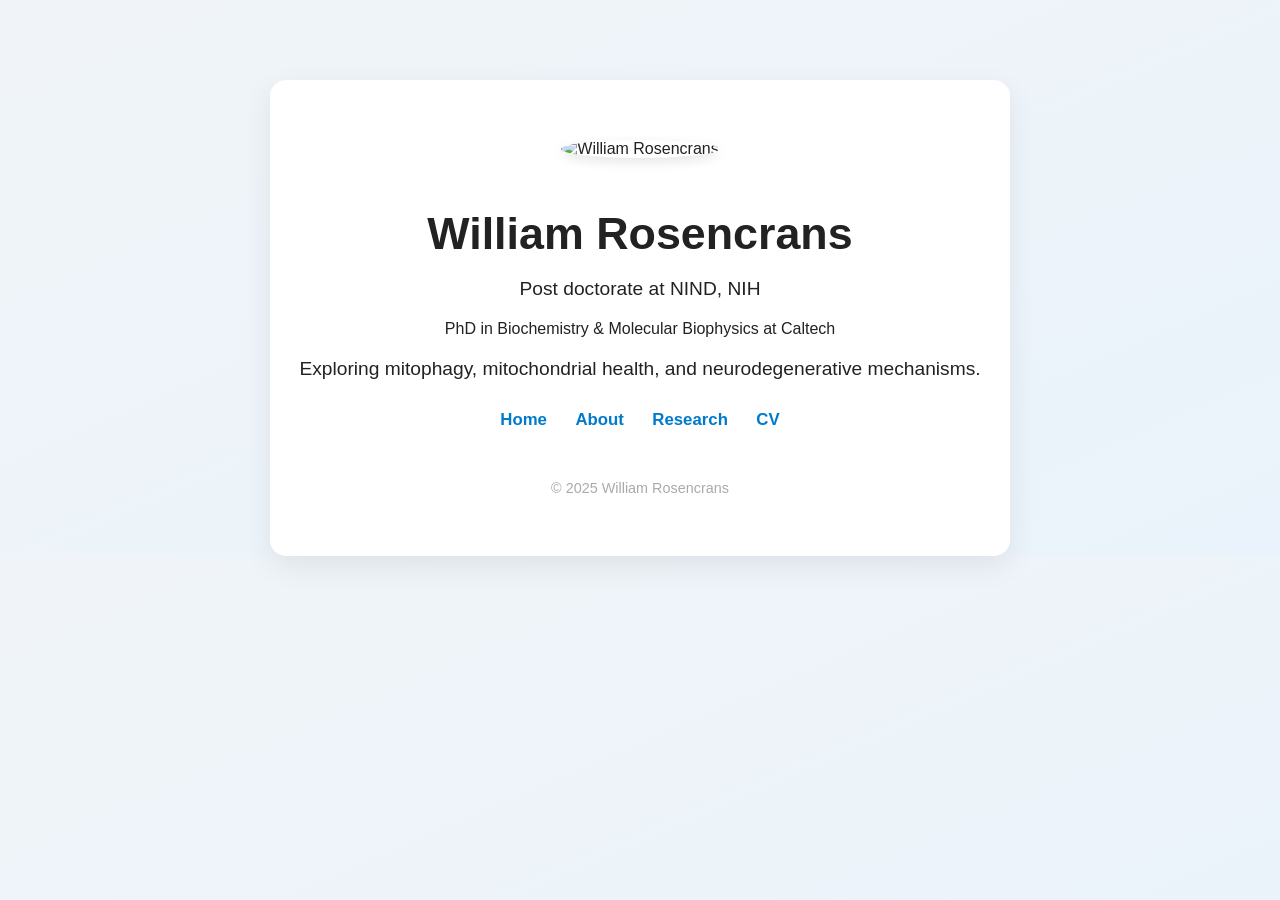
==== index.html @ 85c86f0d "Update index.html" ====
<!DOCTYPE html>
<html lang="en">
<head>
  <meta charset="UTF-8" />
  <meta name="viewport" content="width=device-width, initial-scale=1.0"/>
  <title>William Rosencrans</title>
  <style>
    body {
      font-family: 'Segoe UI', sans-serif;
      background: linear-gradient(to bottom right, #f0f4f8, #eaf3fb);
      margin: 0;
      padding: 0;
      color: #222;
    }

    .container {
      max-width: 700px;
      margin: 0 auto;
      padding: 60px 20px;
      text-align: center;
      background: #fff;
      margin-top: 80px;
      border-radius: 16px;
      box-shadow: 0 10px 30px rgba(0,0,0,0.07);
    }

    img.profile {
      width: 160px;
      height: 160px;
      object-fit: cover;
      border-radius: 50%;
      box-shadow: 0 4px 12px rgba(0,0,0,0.1);
      margin-bottom: 20px;
    }

    h1 {
      font-size: 2.8em;
      margin-bottom: 10px;
    }

    p {
      font-size: 1.2em;
      margin-bottom: 20px;
    }

    nav a {
      margin: 0 12px;
      text-decoration: none;
      color: #007acc;
      font-weight: 600;
      font-size: 1.05em;
    }

    nav {
      margin-top: 30px;
      margin-bottom: 10px;
    }

    .footer {
      margin-top: 50px;
      font-size: 0.9em;
      color: #aaa;
    }

    @media (max-width: 600px) {
      h1 { font-size: 2em; }
      p { font-size: 1em; }
    }
  </style>
</head>
<body>

  <div class="container">
  <img class="profile"
     src="https://raw.githubusercontent.com/rominamir/williamrosencrans.github.io/main/William.png"
     alt="William Rosencrans" />

    <h1>William Rosencrans</h1>
    <p>Post doctorate at NIND, NIH<p>
    </p>PhD in Biochemistry & Molecular Biophysics at Caltech</p>
    <p>Exploring mitophagy, mitochondrial health, and neurodegenerative mechanisms.</p>

    <nav>
      <a href="index.html">Home</a>
      <a href="about.html">About</a>
      <a href="research.html">Research</a>
      <a href="CV_July2025.pdf" target="_blank">CV</a>
      
    </nav>

    <div class="footer">
      © 2025 William Rosencrans
    </div>
  </div>

</body>
</html>
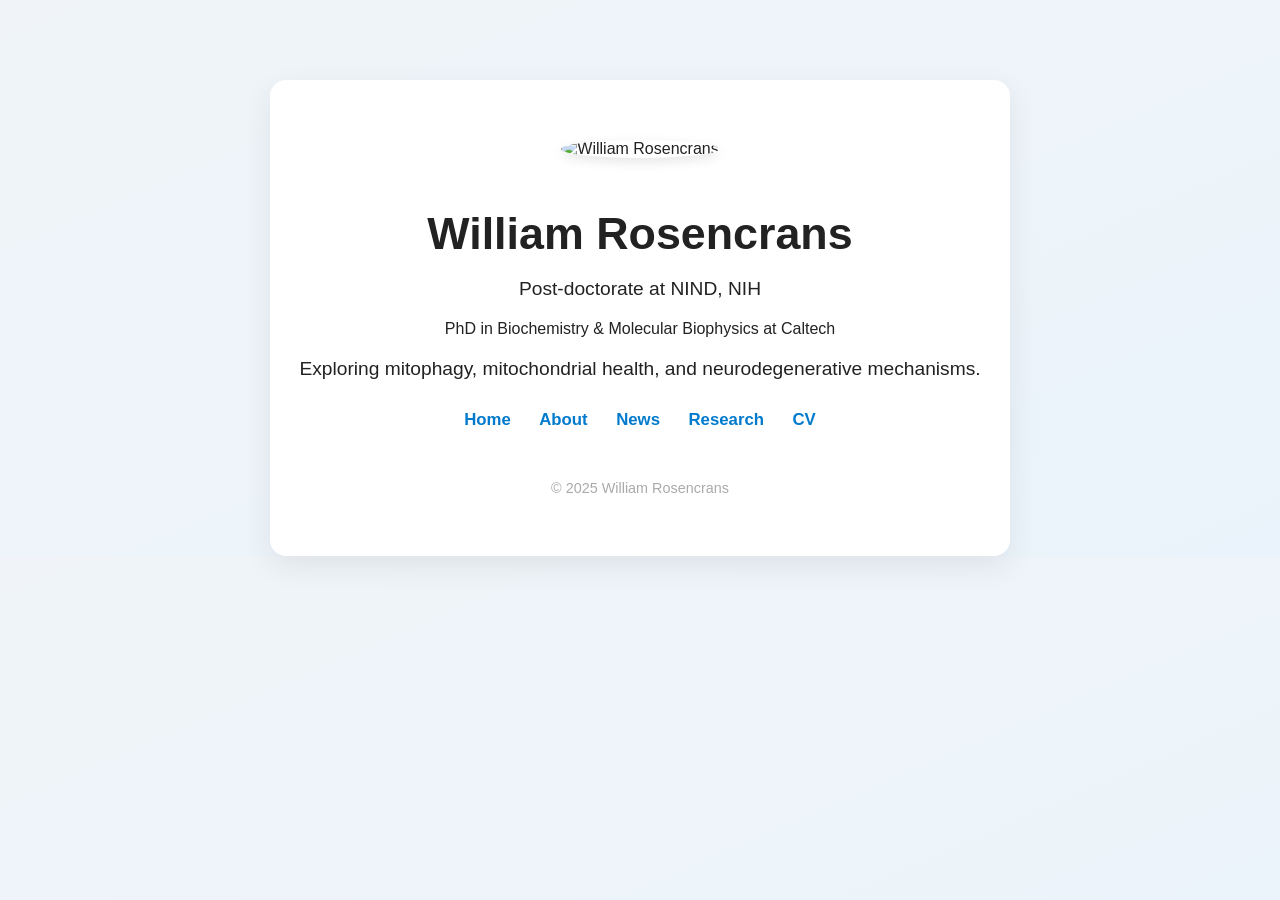
==== commit 772187de: "Update index.html" ====
--- a/index.html
+++ b/index.html
@@ -76,13 +76,14 @@
      alt="William Rosencrans" />
 
     <h1>William Rosencrans</h1>
-    <p>Post doctorate at NIND, NIH<p>
+    <p> Post-doctorate at NIND, NIH<p>
     </p>PhD in Biochemistry & Molecular Biophysics at Caltech</p>
     <p>Exploring mitophagy, mitochondrial health, and neurodegenerative mechanisms.</p>
 
     <nav>
       <a href="index.html">Home</a>
       <a href="about.html">About</a>
+      <a href="news.html">News</a>
       <a href="research.html">Research</a>
       <a href="CV_July2025.pdf" target="_blank">CV</a>
       
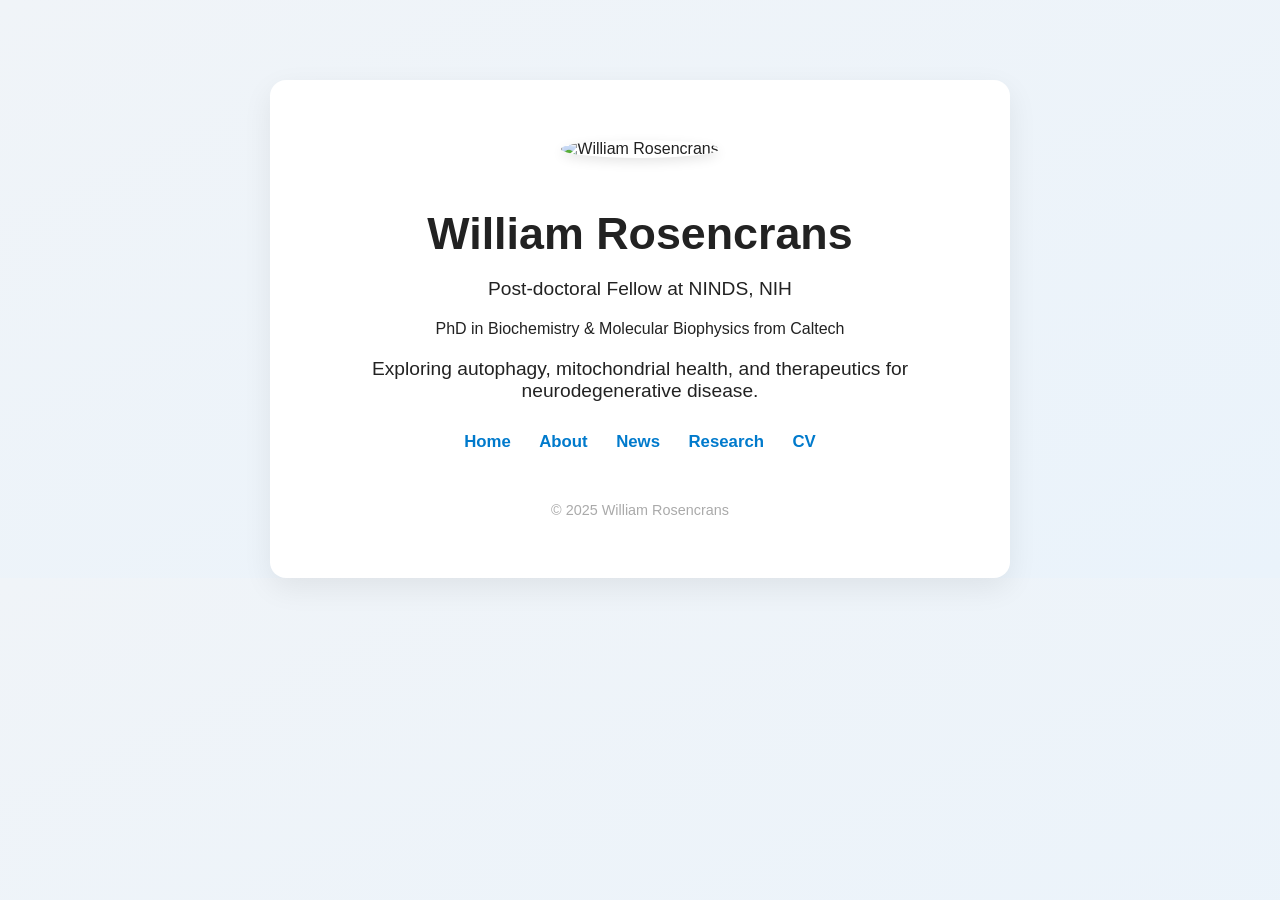
==== commit fbf9c3f1: "Update index.html" ====
--- a/index.html
+++ b/index.html
@@ -76,9 +76,9 @@
      alt="William Rosencrans" />
 
     <h1>William Rosencrans</h1>
-    <p> Post-doctorate at NIND, NIH<p>
-    </p>PhD in Biochemistry & Molecular Biophysics at Caltech</p>
-    <p>Exploring mitophagy, mitochondrial health, and neurodegenerative mechanisms.</p>
+    <p> Post-doctoral Fellow at NINDS, NIH<p>
+    </p>PhD in Biochemistry & Molecular Biophysics from Caltech</p>
+    <p>Exploring autophagy, mitochondrial health, and therapeutics for neurodegenerative disease.</p>
 
     <nav>
       <a href="index.html">Home</a>
@@ -96,3 +96,4 @@
 
 </body>
 </html>
+
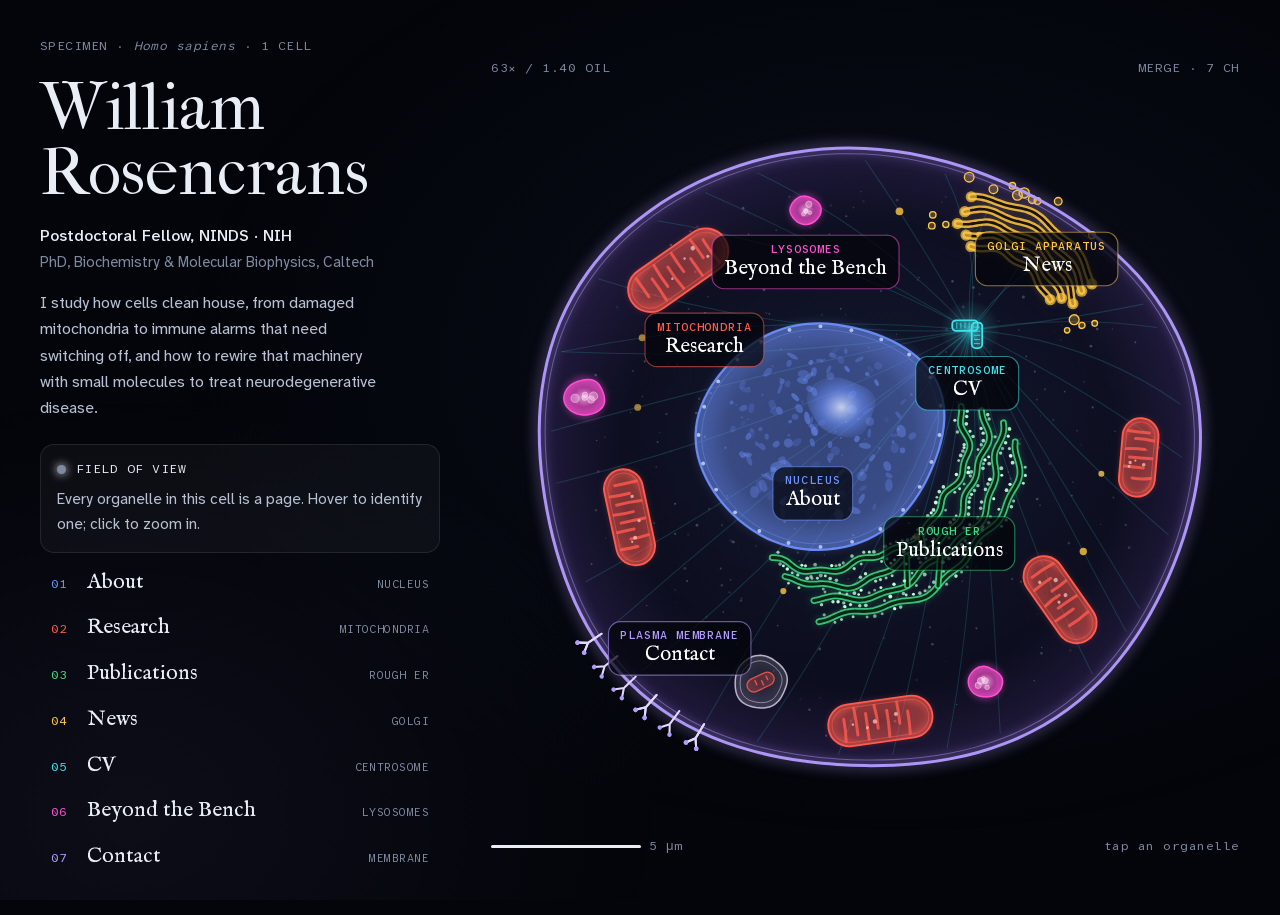
==== commit 6db54ccf: "Redesign site as an interactive mammalian cell Each organelle is a page: About, Research, Publicatio" ====
--- a/index.html
+++ b/index.html
@@ -1,99 +1,53 @@
-<!DOCTYPE html>
-<html lang="en">
-<head>
-  <meta charset="UTF-8" />
-  <meta name="viewport" content="width=device-width, initial-scale=1.0"/>
-  <title>William Rosencrans</title>
-  <style>
-    body {
-      font-family: 'Segoe UI', sans-serif;
-      background: linear-gradient(to bottom right, #f0f4f8, #eaf3fb);
-      margin: 0;
-      padding: 0;
-      color: #222;
-    }
-
-    .container {
-      max-width: 700px;
-      margin: 0 auto;
-      padding: 60px 20px;
-      text-align: center;
-      background: #fff;
-      margin-top: 80px;
-      border-radius: 16px;
-      box-shadow: 0 10px 30px rgba(0,0,0,0.07);
-    }
-
-    img.profile {
-      width: 160px;
-      height: 160px;
-      object-fit: cover;
-      border-radius: 50%;
-      box-shadow: 0 4px 12px rgba(0,0,0,0.1);
-      margin-bottom: 20px;
-    }
-
-    h1 {
-      font-size: 2.8em;
-      margin-bottom: 10px;
-    }
-
-    p {
-      font-size: 1.2em;
-      margin-bottom: 20px;
-    }
-
-    nav a {
-      margin: 0 12px;
-      text-decoration: none;
-      color: #007acc;
-      font-weight: 600;
-      font-size: 1.05em;
-    }
-
-    nav {
-      margin-top: 30px;
-      margin-bottom: 10px;
-    }
-
-    .footer {
-      margin-top: 50px;
-      font-size: 0.9em;
-      color: #aaa;
-    }
-
-    @media (max-width: 600px) {
-      h1 { font-size: 2em; }
-      p { font-size: 1em; }
-    }
-  </style>
-</head>
-<body>
-
-  <div class="container">
-  <img class="profile"
-     src="https://raw.githubusercontent.com/rominamir/williamrosencrans.github.io/main/William.png"
-     alt="William Rosencrans" />
-
-    <h1>William Rosencrans</h1>
-    <p> Post-doctoral Fellow at NINDS, NIH<p>
-    </p>PhD in Biochemistry & Molecular Biophysics from Caltech</p>
-    <p>Exploring autophagy, mitochondrial health, and therapeutics for neurodegenerative disease.</p>
-
-    <nav>
-      <a href="index.html">Home</a>
-      <a href="about.html">About</a>
-      <a href="news.html">News</a>
-      <a href="research.html">Research</a>
-      <a href="CV_July2025.pdf" target="_blank">CV</a>
-      
-    </nav>
-
-    <div class="footer">
-      © 2025 William Rosencrans
-    </div>
-  </div>
-
-</body>
-</html>
-
+<!DOCTYPE html>
+<html lang="en">
+<head>
+  <meta charset="UTF-8">
+  <meta name="viewport" content="width=device-width, initial-scale=1, viewport-fit=cover">
+  <title>William Rosencrans</title>
+  <meta name="description" content="William Rosencrans — postdoctoral fellow at NINDS, NIH, studying autophagy, mitochondrial health, and therapeutics for neurodegenerative disease.">
+  <meta name="theme-color" content="#03050a">
+  <meta property="og:title" content="William Rosencrans">
+  <meta property="og:description" content="Scientist studying autophagy, mitochondria, and therapeutics for neurodegeneration. Explore the cell.">
+  <link rel="icon" href="assets/favicon.svg" type="image/svg+xml">
+  <link rel="preload" href="assets/fonts/fell-canon.woff2" as="font" type="font/woff2" crossorigin>
+  <link rel="preload" href="assets/fonts/atkinson-next.woff2" as="font" type="font/woff2" crossorigin>
+  <link rel="stylesheet" href="assets/style.css">
+</head>
+<body class="home">
+  <main class="stage">
+    <section class="intro">
+      <p class="kicker mono">Specimen · <em>Homo sapiens</em> · 1 cell</p>
+      <h1>William <br>Rosencrans</h1>
+      <p class="role">Postdoctoral Fellow, NINDS · NIH<br>
+        <span>PhD, Biochemistry &amp; Molecular Biophysics, Caltech</span></p>
+      <p class="lede">I study how cells clean house, from damaged mitochondria to immune alarms that need switching off, and how to rewire that machinery with small molecules to treat neurodegenerative disease.</p>
+      <div class="specimen-card" aria-live="polite">
+        <div class="sc-head mono"><span class="sc-dot"></span><span id="sc-name">Field of view</span></div>
+        <p id="sc-fn">Every organelle in this cell is a page. Hover to identify one; click to zoom in.</p>
+      </div>
+    </section>
+
+    <figure class="scope">
+      <div class="hud hud-top mono" aria-hidden="true"><span>63× / 1.40 oil</span><span>Merge · 7 ch</span></div>
+      <svg id="cell" class="cell" viewBox="0 0 1000 1000" aria-label="An illustrated mammalian cell. Each organelle links to a page."></svg>
+      <div class="hud hud-bottom mono" aria-hidden="true"><span class="scalebar"><i></i>5 µm</span><span id="hud-coord">tap an organelle</span></div>
+    </figure>
+
+    <nav class="legend" aria-label="Organelles">
+      <ol>
+        <li><a href="about.html" data-org="nucleus" style="--c:var(--nuc)"><span class="n mono">01</span><span class="pg">About</span><span class="on mono">Nucleus</span></a></li>
+        <li><a href="research.html" data-org="mito" style="--c:var(--mito)"><span class="n mono">02</span><span class="pg">Research</span><span class="on mono">Mitochondria</span></a></li>
+        <li><a href="publications.html" data-org="er" style="--c:var(--er)"><span class="n mono">03</span><span class="pg">Publications</span><span class="on mono">Rough ER</span></a></li>
+        <li><a href="news.html" data-org="golgi" style="--c:var(--golgi)"><span class="n mono">04</span><span class="pg">News</span><span class="on mono">Golgi</span></a></li>
+        <li><a href="cv.html" data-org="centro" style="--c:var(--centro)"><span class="n mono">05</span><span class="pg">CV</span><span class="on mono">Centrosome</span></a></li>
+        <li><a href="life.html" data-org="lyso" style="--c:var(--lyso)"><span class="n mono">06</span><span class="pg">Beyond the Bench</span><span class="on mono">Lysosomes</span></a></li>
+        <li><a href="contact.html" data-org="membrane" style="--c:var(--mem)"><span class="n mono">07</span><span class="pg">Contact</span><span class="on mono">Membrane</span></a></li>
+      </ol>
+    </nav>
+  </main>
+  <div class="zoom-veil" aria-hidden="true"></div>
+
+  <script src="assets/cell.js"></script>
+  <script>Cell.build(document.getElementById('cell'));</script>
+</body>
+</html>
--- a/assets/style.css
+++ b/assets/style.css
@@ -0,0 +1,310 @@
+/* ===== type =====
+   IM Fell: revivals of the 17th-century Fell types (Oxford), cut in the same decades
+   Robert Hooke named the "cell" in Micrographia (1665). Display + text sizes.
+   Atkinson Hyperlegible Next / Mono: Braille Institute's legibility-first family,
+   for reading text and the microscope read-outs. All self-hosted, SIL OFL. */
+@font-face { font-family: 'Fell Canon'; src: url(fonts/fell-canon.woff2) format('woff2'); font-weight: 400; font-style: normal; font-display: swap; }
+@font-face { font-family: 'Fell Canon'; src: url(fonts/fell-canon-italic.woff2) format('woff2'); font-weight: 400; font-style: italic; font-display: swap; }
+@font-face { font-family: 'Fell English'; src: url(fonts/fell-english.woff2) format('woff2'); font-weight: 400; font-style: normal; font-display: swap; }
+@font-face { font-family: 'Fell English'; src: url(fonts/fell-english-italic.woff2) format('woff2'); font-weight: 400; font-style: italic; font-display: swap; }
+@font-face { font-family: 'Atkinson Next'; src: url(fonts/atkinson-next.woff2) format('woff2'); font-weight: 200 800; font-style: normal; font-display: swap; }
+@font-face { font-family: 'Atkinson Next'; src: url(fonts/atkinson-next-italic.woff2) format('woff2'); font-weight: 200 800; font-style: italic; font-display: swap; }
+@font-face { font-family: 'Atkinson Mono'; src: url(fonts/atkinson-mono.woff2) format('woff2'); font-weight: 200 800; font-style: normal; font-display: swap; }
+
+/* ===== tokens ===== */
+:root {
+  color-scheme: dark;
+  --bg: #03050a;
+  --bg-2: #080c16;
+  --panel: rgba(255, 255, 255, 0.035);
+  --panel-2: rgba(255, 255, 255, 0.06);
+  --line: rgba(255, 255, 255, 0.09);
+  --ink: #e8edf6;
+  --ink-2: #b7c1d3;
+  --muted: #7f8aa0;
+  --nuc: #6f93ff; --mito: #ff5b4f; --er: #3ddc84; --golgi: #ffc845;
+  --lyso: #ff4fd2; --centro: #3fe3ea; --mem: #b49cff;
+  --c: var(--mem);
+  --veil: var(--bg);
+  --display: 'Fell Canon', 'Fell English', Georgia, serif;
+  --serif: 'Fell English', Georgia, serif;
+  --sans: 'Atkinson Next', system-ui, -apple-system, 'Segoe UI', sans-serif;
+  --mono: 'Atkinson Mono', ui-monospace, 'SF Mono', Menlo, monospace;
+  --gutter: clamp(16px, 4vw, 40px);
+}
+
+*, *::before, *::after { box-sizing: border-box; }
+html { -webkit-text-size-adjust: 100%; }
+body {
+  margin: 0;
+  background: var(--bg);
+  color: var(--ink);
+  font: 400 16px/1.65 var(--sans);
+  -webkit-font-smoothing: antialiased;
+  overflow-x: hidden;
+}
+body::before { /* faint camera noise / vignette */
+  content: ''; position: fixed; inset: 0; pointer-events: none; z-index: 0;
+  background:
+    radial-gradient(1200px 800px at 70% 40%, rgba(80, 90, 160, 0.10), transparent 60%),
+    radial-gradient(900px 700px at 10% 90%, rgba(180, 156, 255, 0.06), transparent 60%);
+}
+a { color: inherit; }
+img { max-width: 100%; display: block; }
+.mono { font-family: var(--mono); font-size: 0.78rem; letter-spacing: 0.04em; }
+:focus-visible { outline: 2px solid var(--c); outline-offset: 3px; border-radius: 6px; }
+.sr-only { position: absolute; width: 1px; height: 1px; overflow: hidden; clip: rect(0 0 0 0); white-space: nowrap; }
+
+/* ===== home ===== */
+.stage {
+  position: relative; z-index: 1;
+  min-height: 100vh; min-height: 100dvh;
+  display: grid;
+  grid-template-columns: minmax(280px, 400px) minmax(0, 1fr);
+  grid-template-areas: "intro scope" "legend scope";
+  grid-template-rows: auto 1fr;
+  gap: 8px clamp(24px, 4vw, 64px);
+  padding: clamp(24px, 4vh, 48px) var(--gutter);
+  max-width: 1440px; margin: 0 auto;
+  align-items: center;
+}
+.intro { grid-area: intro; align-self: end; transition: opacity .3s; }
+.kicker { color: var(--muted); text-transform: uppercase; margin: 0 0 18px; }
+.kicker em { font-style: italic; text-transform: none; }
+.intro h1 {
+  font: 400 clamp(2.7rem, 5.2vw, 4.3rem)/0.98 var(--display); margin: 0 0 18px;
+}
+.role { color: var(--ink); margin: 0 0 14px; font-weight: 500; }
+.role span { color: var(--muted); font-weight: 400; font-size: 0.92em; }
+.lede { color: var(--ink-2); margin: 0 0 22px; max-width: 34ch; }
+
+.specimen-card {
+  border: 1px solid var(--line); background: var(--panel);
+  border-radius: 14px; padding: 14px 16px; min-height: 104px;
+}
+.sc-head { display: flex; align-items: center; gap: 10px; color: var(--ink); text-transform: uppercase; }
+.sc-dot { width: 9px; height: 9px; border-radius: 50%; background: var(--muted); box-shadow: 0 0 10px currentColor; transition: background .2s; }
+.specimen-card p { margin: 8px 0 0; color: var(--ink-2); font-size: 0.95rem; }
+
+.scope { grid-area: scope; margin: 0; position: relative; justify-self: center; width: min(100%, 88vh); }
+.cell { width: 100%; height: auto; aspect-ratio: 1; display: block; overflow: visible; touch-action: manipulation; }
+.hud {
+  display: flex; justify-content: space-between; gap: 12px;
+  color: var(--muted); text-transform: uppercase; pointer-events: none;
+}
+.hud-top { margin-bottom: 4px; }
+.hud-bottom { margin-top: 4px; align-items: center; }
+#hud-coord, .scalebar { text-transform: none; }
+.scalebar { display: inline-flex; align-items: center; gap: 8px; }
+.scalebar i { display: inline-block; height: 3px; width: 80px; background: var(--ink); border-radius: 2px; }
+
+/* svg interactivity */
+.cell .deco, .cell .labels text { pointer-events: none; }
+.hit { fill: transparent; stroke: none; }
+.hero-art .hit { display: none; }
+.cell .hit-stroke { fill: none; stroke: transparent; stroke-width: 34; pointer-events: stroke; }
+.cell .org, .cell .lab { cursor: pointer; transition: opacity .35s ease, filter .35s ease; outline: none; }
+.cell.has-active .org:not(.is-active),
+.cell.has-active .lab:not(.is-active) { opacity: 0.22; }
+.cell .org.is-active { filter: drop-shadow(0 0 10px currentColor) brightness(1.15); }
+.lab-pill { fill: rgba(3, 5, 10, 0.72); stroke: currentColor; stroke-opacity: .55; stroke-width: 1.5; }
+.lab.is-active .lab-pill { fill: rgba(3, 5, 10, 0.9); stroke-opacity: 1; }
+.lab-org { font: 500 15px var(--mono); letter-spacing: .08em; fill: currentColor; }
+.lab-page { font: 400 28px var(--serif); fill: #fff; }
+.drift { animation: drift 9s ease-in-out infinite alternate; }
+.drift.d1 { animation-duration: 11s; animation-delay: -3s; }
+.drift.d2 { animation-duration: 8s; animation-delay: -5s; }
+.drift.d3 { animation-duration: 12s; animation-delay: -1s; }
+.drift.d4 { animation-duration: 10s; animation-delay: -7s; }
+@keyframes drift { from { transform: translate(-4px, 3px); } to { transform: translate(5px, -4px); } }
+
+.legend { grid-area: legend; align-self: start; }
+.legend ol { list-style: none; margin: 0; padding: 0; display: grid; gap: 2px; }
+.legend a {
+  --c: var(--mem);
+  display: grid; grid-template-columns: 26px 1fr auto; align-items: baseline; gap: 10px;
+  padding: 9px 10px; border-radius: 10px; text-decoration: none;
+  border: 1px solid transparent; transition: background .2s, border-color .2s, opacity .2s;
+}
+.legend .n { color: var(--c); }
+.legend .on { color: var(--muted); text-transform: uppercase; font-size: .7rem; }
+.legend .pg { font: 400 1.35rem/1.1 var(--serif); }
+.legend a:hover, .legend a.is-active { background: var(--panel); border-color: color-mix(in srgb, var(--c) 40%, transparent); }
+body.has-active .legend a:not(.is-active) { opacity: .45; }
+
+.zoom-veil {
+  position: fixed; inset: 0; z-index: 10; pointer-events: none; opacity: 0;
+  background: radial-gradient(circle at 50% 50%, color-mix(in srgb, var(--veil) 22%, var(--bg)) 0%, var(--bg) 70%);
+  transition: opacity .35s ease .5s;
+}
+body.zooming .zoom-veil { opacity: 1; }
+body.zooming .intro, body.zooming .legend, body.zooming .hud { opacity: 0; transition: opacity .3s; }
+.cell.zooming .labels { opacity: 0; transition: opacity .2s; }
+
+@media (max-width: 860px) {
+  .stage {
+    grid-template-columns: minmax(0, 1fr);
+    grid-template-areas: "intro" "scope" "legend";
+    grid-template-rows: auto;
+    align-items: start; gap: 20px; padding-top: 28px;
+  }
+  .intro { align-self: start; }
+  .intro h1 br { display: none; }
+  .scope { width: 100%; max-width: 620px; }
+  .legend ol { grid-template-columns: 1fr 1fr; gap: 6px; }
+  .legend a { grid-template-columns: 22px 1fr; border-color: var(--line); background: var(--panel); }
+  .legend .on { grid-column: 2; order: 3; }
+  .legend .pg { grid-column: 2; font-size: 1.2rem; }
+  .specimen-card { display: none; }
+}
+@media (max-width: 720px) {
+  .lab-org { display: none; }
+  .lab-page { font-size: 42px; }
+}
+@media (max-width: 340px) {
+  .legend ol { grid-template-columns: 1fr; }
+}
+
+/* ===== inner pages ===== */
+.topbar {
+  position: sticky; top: 0; z-index: 5;
+  display: flex; align-items: center; gap: 18px;
+  padding: 12px var(--gutter);
+  background: rgba(3, 5, 10, 0.78);
+  -webkit-backdrop-filter: blur(12px); backdrop-filter: blur(12px);
+  border-bottom: 1px solid var(--line);
+}
+.home-link { display: inline-flex; align-items: center; gap: 10px; text-decoration: none; flex: none; font-weight: 500; }
+.home-link svg { width: 30px; height: 30px; }
+.home-link span { white-space: nowrap; }
+.onav { display: flex; gap: 4px; overflow-x: auto; scrollbar-width: none; margin-left: auto; min-width: 0; }
+.onav::-webkit-scrollbar { display: none; }
+.onav a {
+  display: inline-flex; align-items: center; gap: 7px; white-space: nowrap;
+  padding: 6px 11px; border-radius: 999px; text-decoration: none; font-size: .88rem; color: var(--ink-2);
+  border: 1px solid transparent; transition: background .2s, color .2s;
+}
+.onav .dot { width: 8px; height: 8px; border-radius: 50%; background: var(--c); box-shadow: 0 0 8px var(--c); flex: none; }
+.onav a:hover { background: var(--panel-2); color: var(--ink); }
+.onav a.current { color: var(--ink); border-color: color-mix(in srgb, var(--c) 55%, transparent); background: color-mix(in srgb, var(--c) 10%, transparent); }
+
+.sheet { position: relative; z-index: 1; max-width: 1080px; margin: 0 auto; padding: 0 var(--gutter) 40px; animation: focus-in .7s ease-out both; }
+@keyframes focus-in { from { opacity: 0; filter: blur(10px); transform: scale(1.03); } to { opacity: 1; filter: none; transform: none; } }
+
+.hero {
+  display: grid; grid-template-columns: minmax(0, 1.1fr) minmax(0, 1fr); align-items: center;
+  gap: clamp(16px, 4vw, 48px); padding: clamp(32px, 7vh, 72px) 0 clamp(24px, 4vh, 40px);
+  border-bottom: 1px solid var(--line);
+}
+.hero .kicker { color: var(--c); margin-bottom: 12px; }
+.hero h1 { font: 400 clamp(2.8rem, 7vw, 5rem)/1 var(--display); margin: 0 0 16px; }
+.hero .fn { color: var(--ink-2); margin: 0; max-width: 42ch; font-size: 1.05rem; }
+.hero-art { width: 100%; max-height: 320px; overflow: visible; animation: float 10s ease-in-out infinite alternate; }
+@keyframes float { from { transform: translateY(-4px) rotate(-0.6deg); } to { transform: translateY(5px) rotate(0.6deg); } }
+
+.content { max-width: 760px; padding-top: 36px; }
+.content > p, .content li { color: var(--ink-2); }
+.content p { margin: 0 0 1.1em; }
+.content strong { color: var(--ink); font-weight: 600; }
+.content a { color: var(--ink); text-decoration-color: color-mix(in srgb, var(--c) 70%, transparent); text-underline-offset: 3px; }
+.content a:hover { color: var(--c); }
+.section-h { display: flex; align-items: baseline; gap: 12px; margin: 48px 0 16px; }
+.section-h h2 { font: 400 2rem/1.1 var(--display); margin: 0; }
+.section-h .mono { color: var(--c); }
+.content > .section-h:first-child { margin-top: 8px; }
+
+.pull {
+  margin: 28px 0; padding: 4px 0 4px 22px; border-left: 2px solid var(--c);
+  font: italic 400 clamp(1.3rem, 2.6vw, 1.6rem)/1.35 var(--serif); color: var(--ink);
+}
+.card {
+  border: 1px solid var(--line); background: var(--panel); border-radius: 16px;
+  padding: 20px 22px; margin: 0 0 14px;
+}
+.card h3 { margin: 0 0 6px; font-size: 1.08rem; font-weight: 600; color: var(--ink); }
+.card .meta { color: var(--c); text-transform: uppercase; display: block; margin-bottom: 8px; }
+.card p { margin: 0 0 .6em; color: var(--ink-2); }
+.card ul { margin: 6px 0 0; padding-left: 1.1em; color: var(--ink-2); }
+.card li { margin: 3px 0; }
+.card li::marker { color: var(--c); }
+.grid-2 { display: grid; grid-template-columns: repeat(2, minmax(0, 1fr)); gap: 14px; }
+.grid-2 .card { margin: 0; }
+
+.chips { display: flex; flex-wrap: wrap; gap: 8px; margin: 0; padding: 0; list-style: none; }
+.chips li, .chip {
+  font: 500 .8rem var(--mono); color: var(--ink-2); padding: 6px 11px; border-radius: 999px;
+  border: 1px solid var(--line); background: var(--panel);
+}
+button.chip { cursor: pointer; }
+button.chip[aria-pressed="true"] { color: var(--bg); background: var(--c); border-color: var(--c); }
+
+/* about */
+.about-grid { display: grid; grid-template-columns: 220px minmax(0, 1fr); gap: 36px; align-items: start; }
+.portrait { position: relative; margin: 0; }
+.portrait img { width: 100%; height: auto; aspect-ratio: 1; object-fit: cover; object-position: 50% 28%; border-radius: 50%; border: 3px solid var(--nuc); box-shadow: 0 0 0 8px rgba(111, 147, 255, 0.12), 0 0 40px rgba(111, 147, 255, 0.35); }
+.facts { list-style: none; padding: 0; margin: 22px 0 0; display: grid; gap: 10px; font-size: .92rem; }
+.facts li { display: grid; gap: 2px; color: var(--ink); }
+.facts .mono { color: var(--muted); text-transform: uppercase; font-size: .7rem; }
+
+/* timeline (news + cv) */
+.timeline { list-style: none; margin: 0; padding: 0 0 0 28px; position: relative; }
+.timeline::before { content: ''; position: absolute; left: 7px; top: 8px; bottom: 8px; width: 2px; background: linear-gradient(var(--c), color-mix(in srgb, var(--c) 10%, transparent)); border-radius: 2px; }
+.timeline > li { position: relative; margin: 0 0 22px; }
+.timeline > li::before {
+  content: ''; position: absolute; left: -27px; top: 6px; width: 14px; height: 14px; border-radius: 50%;
+  background: color-mix(in srgb, var(--c) 30%, var(--bg)); border: 2px solid var(--c); box-shadow: 0 0 12px var(--c);
+}
+.timeline .when { color: var(--c); text-transform: uppercase; display: block; }
+.timeline h3 { margin: 2px 0 4px; font-size: 1.05rem; font-weight: 600; color: var(--ink); }
+.timeline p { margin: 0; color: var(--ink-2); }
+
+/* publications */
+.pubs { list-style: none; margin: 0; padding: 0; counter-reset: pub; }
+.pub { padding: 18px 0; border-top: 1px solid var(--line); display: grid; grid-template-columns: 54px minmax(0, 1fr); gap: 4px 12px; }
+.pub::before { counter-increment: pub; content: counter(pub, decimal-leading-zero); font: 500 .8rem var(--mono); color: var(--c); padding-top: 4px; }
+.pub[hidden] { display: none; }
+.pub .t { font-weight: 600; color: var(--ink); text-decoration: none; line-height: 1.4; }
+.pub a.t:hover { color: var(--c); }
+.pub .au { color: var(--muted); font-size: .9rem; margin: 4px 0 2px; }
+.pub .au b { color: var(--ink); font-weight: 600; }
+.pub .j { color: var(--ink-2); font-size: .92rem; }
+.pub .j em { color: var(--ink); }
+.badge { display: inline-block; font: 500 .68rem var(--mono); text-transform: uppercase; letter-spacing: .06em; padding: 2px 8px; border-radius: 999px; border: 1px solid color-mix(in srgb, var(--c) 50%, transparent); color: var(--c); margin-left: 6px; vertical-align: 2px; }
+.pub > div { grid-column: 2; }
+
+.btn {
+  display: inline-flex; align-items: center; gap: 10px; text-decoration: none;
+  padding: 12px 18px; border-radius: 12px; font-weight: 600;
+  background: var(--c); color: var(--bg) !important;
+}
+.btn:hover { filter: brightness(1.1); }
+.btn.ghost { background: transparent; color: var(--ink) !important; border: 1px solid var(--line); }
+
+.contact-list { list-style: none; padding: 0; margin: 0; display: grid; gap: 12px; }
+.contact-list a.card { display: grid; grid-template-columns: 1fr auto; align-items: center; text-decoration: none; margin: 0; transition: border-color .2s, background .2s; }
+.contact-list a.card:hover { border-color: color-mix(in srgb, var(--c) 55%, transparent); background: var(--panel-2); color: var(--ink); }
+.contact-list .arrow { color: var(--c); font-size: 1.3rem; }
+
+.foot {
+  display: flex; flex-wrap: wrap; justify-content: space-between; align-items: center; gap: 16px;
+  margin-top: 64px; padding-top: 24px; border-top: 1px solid var(--line); color: var(--muted); font-size: .88rem;
+}
+.foot a[data-next] { display: grid; gap: 2px; text-decoration: none; }
+.foot a[data-next] .mono { color: var(--muted); text-transform: uppercase; }
+.foot a[data-next] strong { font: 400 1.4rem var(--serif); }
+
+@media (max-width: 760px) {
+  .topbar { flex-wrap: wrap; gap: 8px; padding-bottom: 8px; }
+  .home-link span { font-size: .95rem; }
+  .onav { order: 3; width: 100%; margin: 0 calc(var(--gutter) * -1); padding: 0 var(--gutter); flex: 1 0 100%; }
+  .hero { grid-template-columns: minmax(0, 1fr); padding-top: 28px; }
+  .hero-art { order: -1; max-height: 190px; }
+  .about-grid { grid-template-columns: minmax(0, 1fr); gap: 24px; }
+  .portrait { max-width: 180px; }
+  .grid-2 { grid-template-columns: minmax(0, 1fr); }
+  .pub { grid-template-columns: 36px minmax(0, 1fr); }
+}
+
+@media (prefers-reduced-motion: reduce) {
+  *, *::before, *::after { animation: none !important; transition: none !important; }
+}
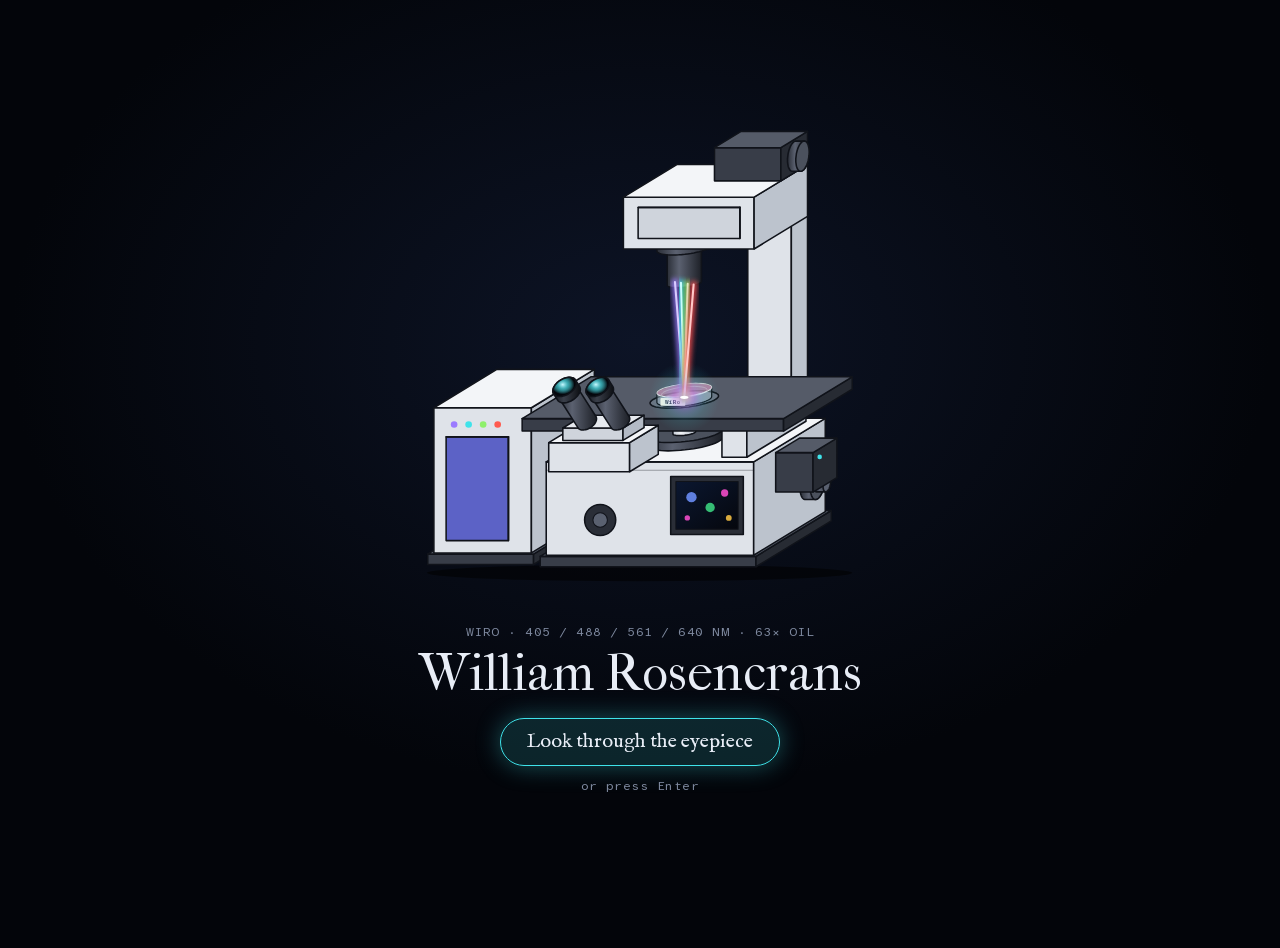
==== commit c063f900: "Add microscope intro and living-cell animations - Intro: inverted laser-scanning scope with a WiRo c" ====
--- a/index.html
+++ b/index.html
@@ -11,12 +11,148 @@
   <link rel="icon" href="assets/favicon.svg" type="image/svg+xml">
   <link rel="preload" href="assets/fonts/fell-canon.woff2" as="font" type="font/woff2" crossorigin>
   <link rel="preload" href="assets/fonts/atkinson-next.woff2" as="font" type="font/woff2" crossorigin>
-  <link rel="stylesheet" href="assets/style.css">
+  <link rel="stylesheet" href="assets/style.css?v=20261018">
+  <script>
+    /* Show the microscope intro once per session, never for #cell links. */
+    (function () {
+      var seen = false;
+      try { seen = !!sessionStorage.getItem('seenScope'); } catch (e) {}
+      if (!seen && location.hash !== '#cell') document.documentElement.classList.add('intro');
+    })();
+  </script>
 </head>
 <body class="home">
+  <div class="intro-screen" id="intro">
+    <svg class="scope-art" viewBox="-140 -445 461 482" role="img" aria-label="An inverted laser-scanning fluorescence microscope, with colored laser lines converging on a glowing sample">
+      <defs>
+        <linearGradient id="m-cyl-dark" x1="0" x2="1"><stop offset="0" stop-color="#2a2e37"/><stop offset=".35" stop-color="#5b6170"/><stop offset="1" stop-color="#1d2027"/></linearGradient>
+        <linearGradient id="m-cyl-light" x1="0" x2="1"><stop offset="0" stop-color="#c4cad4"/><stop offset=".35" stop-color="#f4f6f9"/><stop offset="1" stop-color="#a9b0bc"/></linearGradient>
+        <linearGradient id="m-cyl-black" x1="0" x2="1"><stop offset="0" stop-color="#14161c"/><stop offset=".4" stop-color="#3a3f4a"/><stop offset="1" stop-color="#0d0f13"/></linearGradient>
+        <linearGradient id="m-screen" x1="0" x2="1" y1="0" y2="1"><stop offset="0" stop-color="#0b1730"/><stop offset="1" stop-color="#05070d"/></linearGradient>
+        <radialGradient id="m-lens" cx=".42" cy=".38"><stop offset="0" stop-color="#c9f8ff"/><stop offset=".45" stop-color="#3fe3ea" stop-opacity=".65"/><stop offset="1" stop-color="#05070d"/></radialGradient>
+        <radialGradient id="m-spec"><stop offset="0" stop-color="#ffffff"/><stop offset=".25" stop-color="#3ddc84"/><stop offset=".55" stop-color="#ff4fd2" stop-opacity=".8"/><stop offset="1" stop-color="#6f93ff" stop-opacity="0"/></radialGradient>
+        <radialGradient id="m-halo"><stop offset="0" stop-color="#ffffff" stop-opacity=".55"/><stop offset=".3" stop-color="#9f8bff" stop-opacity=".35"/><stop offset=".65" stop-color="#3fe3ea" stop-opacity=".1"/><stop offset="1" stop-color="#3fe3ea" stop-opacity="0"/></radialGradient>
+        <filter id="m-blur" x="-100%" y="-100%" width="300%" height="300%"><feGaussianBlur stdDeviation="3.5"/></filter>
+        <filter id="m-glow" x="-50%" y="-20%" width="200%" height="140%"><feGaussianBlur stdDeviation="2.4"/></filter>
+      </defs>
+      <ellipse cx="90" cy="7" rx="205" ry="8" fill="#000" opacity=".55"/>
+      <g stroke="#10131a" stroke-width="1.5" stroke-linejoin="round" stroke-linecap="round">
+<path d="M194.3,-133.0 L236.3,-133.0 L236.3,-351.0 L194.3,-351.0 Z" fill="#dfe3e9" />
+<path d="M236.3,-133.0 L251.9,-142.6 L251.9,-360.6 L236.3,-351.0 Z" fill="#bcc3cd" />
+<path d="M194.3,-351.0 L236.3,-351.0 L251.9,-360.6 L209.9,-360.6 Z" fill="#f3f5f8" />
+<path d="M194.3,-351.0 L236.3,-351.0 L236.3,-363.0 L194.3,-363.0 Z" fill="#383d48" />
+<path d="M236.3,-351.0 L251.9,-360.6 L251.9,-372.6 L236.3,-363.0 Z" fill="#272b33" />
+<path d="M194.3,-363.0 L236.3,-363.0 L251.9,-372.6 L209.9,-372.6 Z" fill="#555b68" />
+<path d="M116.6,-304.3 L116.7,-304.8 L117.0,-305.2 L117.4,-305.7 L118.1,-306.2 L119.0,-306.6 L120.0,-307.1 L121.2,-307.6 L122.6,-308.0 L124.1,-308.4 L125.7,-308.8 L127.4,-309.1 L129.2,-309.4 L131.0,-309.7 L132.8,-309.9 L134.7,-310.1 L136.5,-310.2 L138.3,-310.3 L140.0,-310.4 L141.7,-310.3 L143.2,-310.2 L144.6,-310.1 L145.8,-309.9 L146.9,-309.7 L147.9,-309.4 L148.6,-309.1 L149.2,-308.8 L149.5,-308.4 L149.6,-308.0 L149.6,-274.0 L149.6,-273.6 L149.3,-273.1 L148.8,-272.6 L148.1,-272.2 L147.2,-271.7 L146.2,-271.2 L145.0,-270.8 L143.6,-270.3 L142.2,-269.9 L140.6,-269.5 L138.8,-269.2 L137.1,-268.9 L135.3,-268.6 L133.4,-268.4 L131.6,-268.2 L129.7,-268.1 L127.9,-268.0 L126.2,-268.0 L124.6,-268.0 L123.1,-268.1 L121.7,-268.2 L120.4,-268.4 L119.3,-268.6 L118.4,-268.9 L117.6,-269.2 L117.1,-269.5 L116.8,-269.9 L116.6,-270.3 Z" fill="url(#m-cyl-dark)" />
+<path d="M140.0,-310.4 L138.3,-310.3 L136.5,-310.3 L134.7,-310.1 L132.8,-309.9 L131.0,-309.7 L129.2,-309.4 L127.4,-309.1 L125.7,-308.8 L124.1,-308.4 L122.6,-308.0 L121.2,-307.5 L120.0,-307.1 L119.0,-306.6 L118.1,-306.2 L117.4,-305.7 L117.0,-305.2 L116.7,-304.8 L116.6,-304.3 L116.7,-303.9 L117.1,-303.5 L117.6,-303.2 L118.4,-302.9 L119.3,-302.6 L120.4,-302.4 L121.7,-302.2 L123.1,-302.1 L124.6,-302.0 L126.2,-302.0 L127.9,-302.0 L129.7,-302.1 L131.6,-302.2 L133.4,-302.4 L135.3,-302.6 L137.1,-302.9 L138.8,-303.2 L140.5,-303.5 L142.1,-303.9 L143.6,-304.3 L145.0,-304.8 L146.2,-305.2 L147.3,-305.7 L148.1,-306.2 L148.8,-306.6 L149.3,-307.1 L149.6,-307.5 L149.6,-308.0 L149.5,-308.4 L149.1,-308.8 L148.6,-309.1 L147.9,-309.4 L146.9,-309.7 L145.8,-309.9 L144.6,-310.1 L143.2,-310.3 L141.7,-310.3 Z" fill="#4b515d" />
+<path d="M106.7,-311.2 L106.8,-311.9 L107.3,-312.7 L108.0,-313.4 L109.1,-314.2 L110.5,-314.9 L112.2,-315.7 L114.1,-316.4 L116.3,-317.1 L118.7,-317.7 L121.2,-318.4 L124.0,-318.9 L126.8,-319.4 L129.7,-319.9 L132.7,-320.2 L135.6,-320.5 L138.5,-320.7 L141.4,-320.8 L144.2,-320.9 L146.8,-320.8 L149.2,-320.7 L151.5,-320.5 L153.5,-320.2 L155.2,-319.9 L156.7,-319.4 L157.9,-318.9 L158.8,-318.4 L159.3,-317.7 L159.5,-317.1 L159.5,-309.1 L159.4,-308.4 L159.0,-307.7 L158.2,-306.9 L157.1,-306.2 L155.7,-305.4 L154.1,-304.7 L152.1,-303.9 L149.9,-303.2 L147.6,-302.6 L145.0,-302.0 L142.3,-301.4 L139.4,-300.9 L136.5,-300.5 L133.6,-300.1 L130.6,-299.8 L127.7,-299.6 L124.8,-299.5 L122.1,-299.4 L119.5,-299.5 L117.0,-299.6 L114.8,-299.8 L112.8,-300.1 L111.0,-300.5 L109.5,-300.9 L108.3,-301.4 L107.5,-302.0 L106.9,-302.6 L106.7,-303.2 Z" fill="url(#m-cyl-dark)" />
+<path d="M144.2,-320.9 L141.4,-320.8 L138.5,-320.7 L135.6,-320.5 L132.7,-320.2 L129.7,-319.8 L126.8,-319.4 L124.0,-318.9 L121.2,-318.3 L118.7,-317.7 L116.3,-317.1 L114.1,-316.4 L112.2,-315.7 L110.5,-314.9 L109.1,-314.2 L108.0,-313.4 L107.3,-312.7 L106.8,-311.9 L106.7,-311.2 L106.9,-310.6 L107.5,-310.0 L108.3,-309.4 L109.5,-308.9 L111.0,-308.5 L112.8,-308.1 L114.8,-307.8 L117.0,-307.6 L119.5,-307.5 L122.1,-307.4 L124.8,-307.5 L127.7,-307.6 L130.6,-307.8 L133.6,-308.1 L136.5,-308.5 L139.5,-308.9 L142.3,-309.4 L145.0,-310.0 L147.6,-310.6 L150.0,-311.2 L152.1,-311.9 L154.1,-312.7 L155.7,-313.4 L157.1,-314.2 L158.2,-314.9 L159.0,-315.7 L159.4,-316.4 L159.5,-317.1 L159.3,-317.7 L158.8,-318.3 L157.9,-318.9 L156.7,-319.4 L155.2,-319.8 L153.5,-320.2 L151.5,-320.5 L149.2,-320.7 L146.8,-320.8 Z" fill="#5a6170" />
+<path d="M74.4,-305.2 L200.4,-305.2 L200.4,-355.2 L74.4,-355.2 Z" fill="#dfe3e9" />
+<path d="M200.4,-305.2 L251.9,-336.6 L251.9,-386.6 L200.4,-355.2 Z" fill="#bcc3cd" />
+<path d="M74.4,-355.2 L200.4,-355.2 L251.9,-386.6 L125.9,-386.6 Z" fill="#f3f5f8" />
+<path d="M88.6,-315.3 L186.6,-315.3 L186.6,-345.3 L88.6,-345.3 Z" fill="#cfd4dc" />
+<path d="M186.6,-315.3 L186.9,-315.5 L186.9,-345.5 L186.6,-345.3 Z" fill="#cfd4dc" />
+<path d="M88.6,-345.3 L186.6,-345.3 L186.9,-345.5 L88.9,-345.5 Z" fill="#cfd4dc" />
+<path d="M162.2,-370.9 L226.2,-370.9 L226.2,-402.9 L162.2,-402.9 Z" fill="#383d48" />
+<path d="M226.2,-370.9 L251.9,-386.6 L251.9,-418.6 L226.2,-402.9 Z" fill="#272b33" />
+<path d="M162.2,-402.9 L226.2,-402.9 L251.9,-418.6 L187.9,-418.6 Z" fill="#555b68" />
+<path d="M232.6,-390.8 L232.6,-392.4 L232.8,-394.0 L233.0,-395.6 L233.2,-397.3 L233.6,-398.9 L234.0,-400.4 L234.5,-401.9 L235.0,-403.2 L235.6,-404.5 L236.2,-405.6 L236.9,-406.6 L237.6,-407.5 L238.3,-408.2 L239.0,-408.7 L239.8,-409.1 L240.5,-409.2 L248.5,-409.2 L249.2,-409.2 L249.8,-409.0 L250.5,-408.7 L251.1,-408.1 L251.6,-407.4 L252.1,-406.5 L252.5,-405.5 L252.8,-404.3 L253.1,-403.0 L253.3,-401.7 L253.4,-400.2 L253.5,-398.6 L253.4,-397.1 L253.3,-395.4 L253.1,-393.8 L252.8,-392.2 L252.5,-390.6 L252.1,-389.1 L251.6,-387.6 L251.1,-386.2 L250.5,-384.9 L249.8,-383.8 L249.2,-382.8 L248.5,-381.9 L247.8,-381.2 L247.0,-380.7 L246.3,-380.4 L245.6,-380.2 L237.6,-380.2 L236.9,-380.2 L236.2,-380.4 L235.6,-380.8 L235.0,-381.3 L234.5,-382.1 L234.0,-382.9 L233.6,-383.9 L233.2,-385.1 L233.0,-386.4 L232.8,-387.8 L232.6,-389.3 Z" fill="url(#m-cyl-dark)" />
+<path d="M247.0,-408.7 L246.3,-408.2 L245.6,-407.5 L244.9,-406.6 L244.2,-405.6 L243.6,-404.5 L243.0,-403.2 L242.5,-401.8 L242.0,-400.4 L241.6,-398.8 L241.2,-397.3 L241.0,-395.6 L240.8,-394.0 L240.6,-392.4 L240.6,-390.8 L240.6,-389.3 L240.8,-387.8 L241.0,-386.4 L241.2,-385.1 L241.6,-384.0 L242.0,-382.9 L242.5,-382.0 L243.0,-381.3 L243.6,-380.8 L244.2,-380.4 L244.9,-380.2 L245.6,-380.2 L246.3,-380.4 L247.0,-380.7 L247.8,-381.2 L248.5,-381.9 L249.2,-382.8 L249.8,-383.8 L250.5,-385.0 L251.1,-386.2 L251.6,-387.6 L252.1,-389.1 L252.5,-390.6 L252.8,-392.2 L253.1,-393.8 L253.3,-395.4 L253.4,-397.0 L253.5,-398.6 L253.4,-400.2 L253.3,-401.7 L253.1,-403.0 L252.8,-404.3 L252.5,-405.5 L252.1,-406.5 L251.6,-407.4 L251.1,-408.1 L250.5,-408.7 L249.8,-409.0 L249.2,-409.2 L248.5,-409.2 L247.8,-409.1 Z" fill="#4b515d" />
+<path d="M-114.2,-1.1 L-12.2,-1.1 L-12.2,-11.1 L-114.2,-11.1 Z" fill="#383d48" />
+<path d="M-12.2,-1.1 L52.2,-40.3 L52.2,-50.3 L-12.2,-11.1 Z" fill="#272b33" />
+<path d="M-114.2,-11.1 L-12.2,-11.1 L52.2,-50.3 L-49.8,-50.3 Z" fill="#555b68" />
+<path d="M-108.3,-12.2 L-14.3,-12.2 L-14.3,-152.2 L-108.3,-152.2 Z" fill="#dfe3e9" />
+<path d="M-14.3,-12.2 L46.4,-49.2 L46.4,-189.2 L-14.3,-152.2 Z" fill="#bcc3cd" />
+<path d="M-108.3,-152.2 L-14.3,-152.2 L46.4,-189.2 L-47.6,-189.2 Z" fill="#f3f5f8" />
+<path d="M-96.5,-24.1 L-36.5,-24.1 L-36.5,-124.1 L-96.5,-124.1 Z" fill="#5c62c6" />
+<path d="M-36.5,-24.1 L-36.3,-24.2 L-36.3,-124.2 L-36.5,-124.1 Z" fill="#4a50ad" />
+<path d="M-96.5,-124.1 L-36.5,-124.1 L-36.3,-124.2 L-96.3,-124.2 Z" fill="#6f75d6" />
+<circle class="scope-led l1" cx="-88.8" cy="-136.0" r="3.2" fill="#9b7bff" stroke="none"/>
+<circle class="scope-led l2" cx="-74.8" cy="-136.0" r="3.2" fill="#3fe3ea" stroke="none"/>
+<circle class="scope-led l3" cx="-60.8" cy="-136.0" r="3.2" fill="#8ef06b" stroke="none"/>
+<circle class="scope-led l4" cx="-46.8" cy="-136.0" r="3.2" fill="#ff5b4f" stroke="none"/>
+<path d="M-5.8,1.1 L202.2,1.1 L202.2,-8.9 L-5.8,-8.9 Z" fill="#383d48" />
+<path d="M202.2,1.1 L274.8,-43.1 L274.8,-53.1 L202.2,-8.9 Z" fill="#272b33" />
+<path d="M-5.8,-8.9 L202.2,-8.9 L274.8,-53.1 L66.8,-53.1 Z" fill="#555b68" />
+<path d="M0.0,-10.0 L200.0,-10.0 L200.0,-100.0 L0.0,-100.0 Z" fill="#dfe3e9" />
+<path d="M200.0,-10.0 L269.0,-52.0 L269.0,-142.0 L200.0,-100.0 Z" fill="#bcc3cd" />
+<path d="M0.0,-100.0 L200.0,-100.0 L269.0,-142.0 L69.0,-142.0 Z" fill="#f3f5f8" />
+<path d="M0.0,-92.0 L200.0,-92.0 Z" fill="none" stroke-width="1" opacity=".35"/>
+<path d="M95.7,-124.0 L95.9,-125.0 L96.5,-126.0 L97.6,-127.1 L99.1,-128.2 L101.1,-129.2 L103.5,-130.3 L106.2,-131.3 L109.3,-132.3 L112.7,-133.2 L116.3,-134.1 L120.1,-134.9 L124.2,-135.6 L128.3,-136.2 L132.5,-136.7 L136.7,-137.2 L140.8,-137.4 L144.8,-137.6 L148.8,-137.7 L152.5,-137.6 L155.9,-137.4 L159.1,-137.2 L162.0,-136.7 L164.4,-136.2 L166.6,-135.6 L168.2,-134.9 L169.4,-134.1 L170.2,-133.2 L170.5,-132.3 L170.5,-124.3 L170.4,-123.3 L169.8,-122.3 L168.7,-121.2 L167.1,-120.2 L165.2,-119.1 L162.8,-118.0 L160.1,-117.0 L157.0,-116.0 L153.6,-115.1 L149.9,-114.2 L146.1,-113.4 L142.1,-112.7 L138.0,-112.1 L133.8,-111.6 L129.6,-111.2 L125.4,-110.9 L121.4,-110.7 L117.5,-110.6 L113.8,-110.7 L110.3,-110.9 L107.1,-111.2 L104.3,-111.6 L101.8,-112.1 L99.7,-112.7 L98.0,-113.4 L96.8,-114.2 L96.0,-115.1 L95.7,-116.0 Z" fill="url(#m-cyl-dark)" />
+<path d="M148.8,-137.7 L144.9,-137.6 L140.8,-137.4 L136.7,-137.1 L132.5,-136.7 L128.3,-136.2 L124.1,-135.6 L120.1,-134.9 L116.3,-134.1 L112.7,-133.2 L109.3,-132.3 L106.2,-131.3 L103.5,-130.3 L101.1,-129.2 L99.1,-128.2 L97.6,-127.1 L96.5,-126.0 L95.9,-125.0 L95.7,-124.0 L96.0,-123.1 L96.8,-122.2 L98.0,-121.4 L99.7,-120.7 L101.8,-120.1 L104.3,-119.6 L107.1,-119.2 L110.3,-118.9 L113.8,-118.7 L117.5,-118.6 L121.4,-118.7 L125.4,-118.9 L129.6,-119.2 L133.8,-119.6 L138.0,-120.1 L142.1,-120.7 L146.1,-121.4 L150.0,-122.2 L153.6,-123.1 L157.0,-124.0 L160.0,-125.0 L162.8,-126.0 L165.2,-127.1 L167.1,-128.2 L168.7,-129.2 L169.7,-130.3 L170.4,-131.3 L170.5,-132.3 L170.2,-133.2 L169.5,-134.1 L168.2,-134.9 L166.5,-135.6 L164.5,-136.2 L162.0,-136.7 L159.1,-137.1 L155.9,-137.4 L152.5,-137.6 Z" fill="#4b515d" />
+<path d="M122.1,-148.9 L122.2,-149.2 L122.3,-149.5 L122.7,-149.8 L123.1,-150.2 L123.7,-150.5 L124.4,-150.8 L125.2,-151.1 L126.1,-151.4 L127.1,-151.7 L128.2,-151.9 L129.3,-152.1 L130.5,-152.3 L131.7,-152.5 L132.9,-152.7 L134.2,-152.8 L135.4,-152.9 L136.6,-152.9 L137.7,-153.0 L138.8,-152.9 L139.8,-152.9 L140.8,-152.8 L141.6,-152.7 L142.3,-152.5 L142.9,-152.3 L143.4,-152.1 L143.8,-151.9 L144.0,-151.7 L144.1,-151.4 L144.1,-129.4 L144.1,-129.1 L143.9,-128.8 L143.6,-128.5 L143.1,-128.2 L142.5,-127.8 L141.8,-127.5 L141.0,-127.2 L140.1,-127.0 L139.1,-126.7 L138.1,-126.4 L136.9,-126.2 L135.8,-126.0 L134.6,-125.8 L133.3,-125.6 L132.1,-125.5 L130.9,-125.4 L129.7,-125.4 L128.5,-125.4 L127.4,-125.4 L126.4,-125.4 L125.5,-125.5 L124.6,-125.6 L123.9,-125.8 L123.3,-126.0 L122.8,-126.2 L122.4,-126.4 L122.2,-126.7 L122.1,-127.0 Z" fill="url(#m-cyl-light)" />
+<path d="M137.7,-153.0 L136.6,-152.9 L135.4,-152.9 L134.2,-152.8 L132.9,-152.7 L131.7,-152.5 L130.5,-152.3 L129.3,-152.1 L128.2,-151.9 L127.1,-151.6 L126.1,-151.4 L125.2,-151.1 L124.4,-150.8 L123.7,-150.5 L123.1,-150.2 L122.7,-149.8 L122.3,-149.5 L122.2,-149.2 L122.1,-148.9 L122.2,-148.7 L122.4,-148.4 L122.8,-148.2 L123.3,-148.0 L123.9,-147.8 L124.6,-147.6 L125.5,-147.5 L126.4,-147.4 L127.4,-147.4 L128.5,-147.4 L129.7,-147.4 L130.9,-147.4 L132.1,-147.5 L133.3,-147.6 L134.5,-147.8 L135.8,-148.0 L136.9,-148.2 L138.1,-148.4 L139.1,-148.7 L140.1,-148.9 L141.0,-149.2 L141.8,-149.5 L142.5,-149.8 L143.1,-150.2 L143.6,-150.5 L143.9,-150.8 L144.1,-151.1 L144.1,-151.4 L144.0,-151.6 L143.8,-151.9 L143.4,-152.1 L143.0,-152.3 L142.3,-152.5 L141.6,-152.7 L140.8,-152.8 L139.8,-152.9 L138.8,-152.9 Z" fill="#dfe3e9" />
+<path d="M137.9,-142.1 L136.7,-142.1 L135.5,-142.0 L134.2,-141.9 L132.9,-141.8 L131.6,-141.6 L130.4,-141.4 L129.1,-141.2 L128.0,-141.0 L126.9,-140.7 L125.8,-140.4 L124.9,-140.1 L124.0,-139.8 L123.3,-139.5 L122.7,-139.2 L122.2,-138.8 L121.9,-138.5 L121.7,-138.2 L121.7,-137.9 L121.8,-137.6 L122.0,-137.3 L122.4,-137.1 L122.9,-136.9 L123.5,-136.7 L124.3,-136.5 L125.2,-136.4 L126.1,-136.3 L127.2,-136.3 L128.3,-136.2 L129.5,-136.3 L130.8,-136.3 L132.0,-136.4 L133.3,-136.5 L134.6,-136.7 L135.9,-136.9 L137.1,-137.1 L138.3,-137.3 L139.4,-137.6 L140.4,-137.9 L141.4,-138.2 L142.2,-138.5 L142.9,-138.8 L143.5,-139.2 L144.0,-139.5 L144.3,-139.8 L144.5,-140.1 L144.6,-140.4 L144.5,-140.7 L144.2,-141.0 L143.9,-141.2 L143.3,-141.4 L142.7,-141.6 L141.9,-141.8 L141.1,-141.9 L140.1,-142.0 L139.0,-142.1 Z" fill="#3fe3ea" stroke-width="0" opacity=".95"/>
+<path d="M21.4,-104.5 L45.4,-104.5 L45.4,-132.5 L21.4,-132.5 Z" fill="#dfe3e9" />
+<path d="M45.4,-104.5 L102.4,-139.2 L102.4,-167.2 L45.4,-132.5 Z" fill="#bcc3cd" />
+<path d="M21.4,-132.5 L45.4,-132.5 L102.4,-167.2 L78.4,-167.2 Z" fill="#f3f5f8" />
+<path d="M169.4,-104.5 L193.4,-104.5 L193.4,-132.5 L169.4,-132.5 Z" fill="#dfe3e9" />
+<path d="M193.4,-104.5 L250.4,-139.2 L250.4,-167.2 L193.4,-132.5 Z" fill="#bcc3cd" />
+<path d="M169.4,-132.5 L193.4,-132.5 L250.4,-167.2 L226.4,-167.2 Z" fill="#f3f5f8" />
+<path d="M-23.2,-129.7 L228.8,-129.7 L228.8,-141.7 L-23.2,-141.7 Z" fill="#383d48" />
+<path d="M228.8,-129.7 L295.0,-170.0 L295.0,-182.0 L228.8,-141.7 Z" fill="#272b33" />
+<path d="M-23.2,-141.7 L228.8,-141.7 L295.0,-182.0 L43.0,-182.0 Z" fill="#555b68" />
+<path d="M146.9,-168.6 L143.5,-168.5 L139.9,-168.3 L136.2,-168.1 L132.5,-167.7 L128.8,-167.3 L125.2,-166.7 L121.7,-166.1 L118.3,-165.4 L115.1,-164.6 L112.1,-163.8 L109.4,-162.9 L106.9,-162.0 L104.9,-161.1 L103.1,-160.2 L101.8,-159.2 L100.8,-158.3 L100.2,-157.4 L100.1,-156.5 L100.4,-155.7 L101.1,-154.9 L102.1,-154.2 L103.6,-153.6 L105.5,-153.0 L107.7,-152.6 L110.2,-152.2 L113.0,-152.0 L116.0,-151.8 L119.3,-151.8 L122.8,-151.8 L126.3,-152.0 L130.0,-152.2 L133.7,-152.6 L137.4,-153.0 L141.0,-153.6 L144.6,-154.2 L148.0,-154.9 L151.2,-155.7 L154.2,-156.5 L156.9,-157.4 L159.3,-158.3 L161.4,-159.2 L163.1,-160.2 L164.5,-161.1 L165.4,-162.0 L166.0,-162.9 L166.1,-163.8 L165.9,-164.6 L165.2,-165.4 L164.1,-166.1 L162.6,-166.7 L160.8,-167.3 L158.6,-167.7 L156.1,-168.1 L153.2,-168.3 L150.2,-168.5 Z" fill="#6b7280" />
+<path d="M106.7,-166.2 L106.8,-166.9 L107.3,-167.7 L108.0,-168.4 L109.1,-169.2 L110.5,-169.9 L112.2,-170.7 L114.1,-171.4 L116.3,-172.1 L118.7,-172.7 L121.2,-173.3 L124.0,-173.9 L126.8,-174.4 L129.7,-174.8 L132.7,-175.2 L135.6,-175.5 L138.5,-175.7 L141.4,-175.8 L144.2,-175.9 L146.8,-175.8 L149.2,-175.7 L151.5,-175.5 L153.5,-175.2 L155.2,-174.8 L156.7,-174.4 L157.9,-173.9 L158.8,-173.3 L159.3,-172.7 L159.5,-172.1 L159.5,-163.1 L159.4,-162.4 L159.0,-161.7 L158.2,-160.9 L157.1,-160.2 L155.7,-159.4 L154.1,-158.7 L152.1,-157.9 L149.9,-157.2 L147.6,-156.6 L145.0,-156.0 L142.3,-155.4 L139.4,-154.9 L136.5,-154.5 L133.6,-154.1 L130.6,-153.8 L127.7,-153.6 L124.8,-153.5 L122.1,-153.4 L119.5,-153.5 L117.0,-153.6 L114.8,-153.8 L112.8,-154.1 L111.0,-154.5 L109.5,-154.9 L108.3,-155.4 L107.5,-156.0 L106.9,-156.6 L106.7,-157.2 Z" fill="rgba(226,236,250,.30)" stroke-width="1.2"/>
+<path d="M144.2,-175.9 L141.4,-175.8 L138.5,-175.7 L135.6,-175.5 L132.7,-175.2 L129.7,-174.8 L126.8,-174.4 L124.0,-173.9 L121.2,-173.3 L118.7,-172.7 L116.3,-172.1 L114.1,-171.4 L112.2,-170.7 L110.5,-169.9 L109.1,-169.2 L108.0,-168.4 L107.3,-167.7 L106.8,-166.9 L106.7,-166.2 L106.9,-165.6 L107.5,-165.0 L108.3,-164.4 L109.5,-163.9 L111.0,-163.5 L112.8,-163.1 L114.8,-162.8 L117.0,-162.6 L119.5,-162.5 L122.1,-162.4 L124.8,-162.5 L127.7,-162.6 L130.6,-162.8 L133.6,-163.1 L136.5,-163.5 L139.5,-163.9 L142.3,-164.4 L145.0,-165.0 L147.6,-165.6 L150.0,-166.2 L152.1,-166.9 L154.1,-167.7 L155.7,-168.4 L157.1,-169.2 L158.2,-169.9 L159.0,-170.7 L159.4,-171.4 L159.5,-172.1 L159.3,-172.7 L158.8,-173.3 L157.9,-173.9 L156.7,-174.4 L155.2,-174.8 L153.5,-175.2 L151.5,-175.5 L149.2,-175.7 L146.8,-175.8 Z" fill="rgba(255,112,168,.40)" stroke="rgba(255,255,255,.75)" stroke-width="1.1"/>
+<path d="M142.3,-172.8 L140.0,-172.7 L137.6,-172.6 L135.2,-172.4 L132.7,-172.2 L130.3,-171.9 L127.8,-171.5 L125.5,-171.1 L123.2,-170.7 L121.1,-170.1 L119.1,-169.6 L117.3,-169.0 L115.7,-168.4 L114.3,-167.8 L113.1,-167.2 L112.2,-166.5 L111.6,-165.9 L111.2,-165.3 L111.1,-164.7 L111.3,-164.2 L111.7,-163.7 L112.5,-163.2 L113.5,-162.8 L114.7,-162.4 L116.2,-162.1 L117.8,-161.9 L119.7,-161.7 L121.7,-161.6 L123.9,-161.6 L126.2,-161.6 L128.6,-161.7 L131.0,-161.9 L133.5,-162.1 L136.0,-162.4 L138.4,-162.8 L140.8,-163.2 L143.0,-163.7 L145.2,-164.2 L147.1,-164.7 L149.0,-165.3 L150.6,-165.9 L152.0,-166.5 L153.1,-167.2 L154.0,-167.8 L154.7,-168.4 L155.0,-169.0 L155.1,-169.6 L154.9,-170.1 L154.5,-170.7 L153.8,-171.1 L152.8,-171.5 L151.6,-171.9 L150.1,-172.2 L148.4,-172.4 L146.5,-172.6 L144.5,-172.7 Z" fill="none" stroke="rgba(255,255,255,.35)" stroke-width="0.8"/>
+<rect x="110.1" y="-161.7" width="24" height="7.6" rx="1" fill="#f6f2e6" stroke="none"/>
+<text x="122.1" y="-155.8" text-anchor="middle" font-family="Atkinson Mono, ui-monospace, monospace" font-size="5.6" font-weight="600" fill="#1a1f2c" stroke="none">WiRo</text>
+<path d="M244.6,-75.2 L244.7,-76.9 L244.8,-78.6 L245.0,-80.3 L245.3,-82.1 L245.7,-83.8 L246.1,-85.4 L246.6,-87.0 L247.2,-88.5 L247.8,-89.8 L248.5,-91.0 L249.2,-92.1 L250.0,-93.0 L250.8,-93.8 L251.5,-94.4 L252.3,-94.7 L253.1,-94.9 L263.1,-94.9 L263.8,-94.9 L264.5,-94.7 L265.2,-94.3 L265.8,-93.7 L266.4,-92.9 L266.9,-92.0 L267.4,-90.9 L267.7,-89.7 L268.0,-88.3 L268.2,-86.8 L268.4,-85.2 L268.4,-83.6 L268.4,-81.8 L268.2,-80.1 L268.0,-78.4 L267.7,-76.6 L267.4,-74.9 L266.9,-73.3 L266.4,-71.7 L265.8,-70.2 L265.2,-68.9 L264.5,-67.7 L263.8,-66.6 L263.1,-65.7 L262.3,-64.9 L261.5,-64.4 L260.8,-64.0 L260.0,-63.8 L250.0,-63.8 L249.2,-63.8 L248.5,-64.0 L247.8,-64.4 L247.2,-65.0 L246.6,-65.8 L246.1,-66.7 L245.7,-67.8 L245.3,-69.1 L245.0,-70.4 L244.8,-71.9 L244.7,-73.5 Z" fill="url(#m-cyl-dark)" />
+<path d="M261.5,-94.4 L260.7,-93.8 L260.0,-93.0 L259.2,-92.1 L258.5,-91.1 L257.8,-89.8 L257.2,-88.5 L256.6,-87.0 L256.1,-85.4 L255.7,-83.8 L255.3,-82.1 L255.0,-80.3 L254.8,-78.6 L254.7,-76.9 L254.6,-75.2 L254.7,-73.5 L254.8,-71.9 L255.0,-70.4 L255.3,-69.1 L255.7,-67.8 L256.1,-66.7 L256.6,-65.8 L257.2,-65.0 L257.8,-64.4 L258.5,-64.0 L259.2,-63.8 L260.0,-63.8 L260.7,-64.0 L261.5,-64.4 L262.3,-64.9 L263.1,-65.7 L263.8,-66.6 L264.5,-67.7 L265.2,-68.9 L265.8,-70.3 L266.4,-71.7 L266.9,-73.3 L267.4,-74.9 L267.7,-76.6 L268.0,-78.4 L268.2,-80.1 L268.4,-81.9 L268.4,-83.6 L268.4,-85.2 L268.2,-86.8 L268.0,-88.3 L267.7,-89.7 L267.4,-90.9 L266.9,-92.0 L266.4,-92.9 L265.8,-93.7 L265.2,-94.3 L264.5,-94.7 L263.8,-94.9 L263.1,-94.9 L262.3,-94.7 Z" fill="#4b515d" />
+<path d="M257.8,-77.1 L257.9,-78.0 L257.9,-79.0 L258.1,-79.9 L258.2,-80.8 L258.4,-81.7 L258.6,-82.6 L258.9,-83.4 L259.2,-84.2 L259.6,-84.9 L259.9,-85.6 L260.3,-86.2 L260.7,-86.7 L261.1,-87.1 L261.5,-87.4 L261.9,-87.6 L262.3,-87.7 L271.3,-87.7 L271.7,-87.7 L272.1,-87.5 L272.5,-87.3 L272.8,-87.0 L273.1,-86.6 L273.4,-86.1 L273.6,-85.5 L273.8,-84.8 L274.0,-84.1 L274.1,-83.3 L274.2,-82.5 L274.2,-81.6 L274.2,-80.7 L274.1,-79.8 L274.0,-78.8 L273.8,-77.9 L273.6,-77.0 L273.4,-76.1 L273.1,-75.3 L272.8,-74.5 L272.5,-73.8 L272.1,-73.1 L271.7,-72.5 L271.3,-72.1 L270.9,-71.7 L270.5,-71.4 L270.1,-71.2 L269.7,-71.1 L260.7,-71.1 L260.3,-71.1 L259.9,-71.2 L259.6,-71.4 L259.2,-71.7 L258.9,-72.1 L258.6,-72.6 L258.4,-73.2 L258.2,-73.9 L258.1,-74.6 L257.9,-75.4 L257.9,-76.2 Z" fill="url(#m-cyl-dark)" />
+<path d="M270.5,-87.4 L270.1,-87.1 L269.7,-86.7 L269.3,-86.2 L268.9,-85.6 L268.6,-84.9 L268.2,-84.2 L267.9,-83.4 L267.6,-82.6 L267.4,-81.7 L267.2,-80.8 L267.0,-79.9 L266.9,-79.0 L266.9,-78.0 L266.8,-77.1 L266.9,-76.2 L266.9,-75.4 L267.0,-74.6 L267.2,-73.9 L267.4,-73.2 L267.6,-72.6 L267.9,-72.1 L268.2,-71.7 L268.6,-71.4 L268.9,-71.2 L269.3,-71.1 L269.7,-71.1 L270.1,-71.2 L270.5,-71.4 L270.9,-71.7 L271.3,-72.1 L271.7,-72.5 L272.1,-73.1 L272.5,-73.8 L272.8,-74.5 L273.1,-75.3 L273.4,-76.1 L273.6,-77.0 L273.8,-77.9 L274.0,-78.8 L274.1,-79.8 L274.2,-80.7 L274.2,-81.6 L274.2,-82.5 L274.1,-83.3 L274.0,-84.1 L273.8,-84.8 L273.6,-85.5 L273.4,-86.1 L273.1,-86.6 L272.8,-87.0 L272.5,-87.3 L272.1,-87.5 L271.7,-87.7 L271.3,-87.7 L270.9,-87.6 Z" fill="#5a6170" />
+<path d="M221.2,-70.9 L257.2,-70.9 L257.2,-108.9 L221.2,-108.9 Z" fill="#383d48" />
+<path d="M257.2,-70.9 L280.2,-84.9 L280.2,-122.9 L257.2,-108.9 Z" fill="#272b33" />
+<path d="M221.2,-108.9 L257.2,-108.9 L280.2,-122.9 L244.2,-122.9 Z" fill="#555b68" />
+<circle class="scope-led l2" cx="263.6" cy="-104.8" r="2.2" fill="#3fe3ea" stroke="none"/>
+<g class="scope-lasers" stroke-linecap="round" stroke="none">
+<path d="M124.1,-273.4 L133.1,-162.2" stroke="#9b7bff" stroke-width="7" opacity=".8" filter="url(#m-glow)"/>
+<path d="M124.1,-273.4 L133.1,-162.2" stroke="#d9ccff" stroke-width="2"/>
+<path d="M129.9,-272.6 L133.1,-162.2" stroke="#3fe3ea" stroke-width="7" opacity=".8" filter="url(#m-glow)"/>
+<path d="M129.9,-272.6 L133.1,-162.2" stroke="#c8fcff" stroke-width="2"/>
+<path d="M136.4,-271.7 L133.1,-162.2" stroke="#8ef06b" stroke-width="7" opacity=".8" filter="url(#m-glow)"/>
+<path d="M136.4,-271.7 L133.1,-162.2" stroke="#ddffd0" stroke-width="2"/>
+<path d="M142.1,-270.9 L133.1,-162.2" stroke="#ff4f4f" stroke-width="7" opacity=".8" filter="url(#m-glow)"/>
+<path d="M142.1,-270.9 L133.1,-162.2" stroke="#ffc8c8" stroke-width="2"/>
+</g>
+<circle class="scope-halo" cx="133.1" cy="-162.2" r="34" fill="url(#m-halo)" stroke="none"/>
+<ellipse class="scope-specimen" cx="133.1" cy="-162.2" rx="13" ry="5" fill="url(#m-spec)" stroke="none" filter="url(#m-blur)"/>
+<ellipse cx="133.1" cy="-162.2" rx="4" ry="1.5" fill="#fff" stroke="none"/>
+<path d="M120.0,-30.0 L190.0,-30.0 L190.0,-86.0 L120.0,-86.0 Z" fill="#2a2e37" />
+<path d="M125.0,-35.0 L185.0,-35.0 L185.0,-81.0 L125.0,-81.0 Z" fill="url(#m-screen)" stroke-width="1"/>
+<circle cx="140.0" cy="-66.0" r="5" fill="#6f93ff" opacity=".85" stroke="none"/>
+<circle cx="158.0" cy="-56.0" r="4.5" fill="#3ddc84" opacity=".85" stroke="none"/>
+<circle cx="172.0" cy="-70.0" r="3.5" fill="#ff4fd2" opacity=".85" stroke="none"/>
+<circle cx="176.0" cy="-46.0" r="2.8" fill="#ffc845" opacity=".85" stroke="none"/>
+<circle cx="136.0" cy="-46.0" r="2.6" fill="#ff4fd2" opacity=".85" stroke="none"/>
+<circle cx="52.0" cy="-44.0" r="15" fill="#2a2e37"/><circle cx="52.0" cy="-44.0" r="7" fill="#5a6170" stroke-width="1"/>
+<path d="M2.4,-90.5 L80.4,-90.5 L80.4,-118.5 L2.4,-118.5 Z" fill="#dfe3e9" />
+<path d="M80.4,-90.5 L108.0,-107.3 L108.0,-135.3 L80.4,-118.5 Z" fill="#bcc3cd" />
+<path d="M2.4,-118.5 L80.4,-118.5 L108.0,-135.3 L30.0,-135.3 Z" fill="#f3f5f8" />
+<path d="M16.0,-120.7 L74.0,-120.7 L74.0,-132.7 L16.0,-132.7 Z" fill="#cfd4dc" />
+<path d="M74.0,-120.7 L94.3,-133.0 L94.3,-145.0 L74.0,-132.7 Z" fill="#b3bac5" />
+<path d="M16.0,-132.7 L74.0,-132.7 L94.3,-145.0 L36.3,-145.0 Z" fill="#e6e9ee" />
+<path d="M44.3,-163.2 L44.3,-164.0 L44.5,-164.8 L44.9,-165.6 L45.3,-166.5 L45.8,-167.3 L46.4,-168.2 L47.1,-169.0 L47.9,-169.7 L48.8,-170.5 L49.7,-171.1 L50.7,-171.8 L51.7,-172.3 L52.7,-172.8 L53.7,-173.1 L54.8,-173.4 L55.8,-173.6 L56.8,-173.8 L57.7,-173.8 L58.6,-173.7 L59.5,-173.5 L60.2,-173.2 L60.9,-172.9 L61.5,-172.4 L62.0,-171.9 L80.1,-143.5 L80.3,-142.8 L80.5,-142.1 L80.5,-141.3 L80.4,-140.5 L80.2,-139.7 L79.9,-138.9 L79.5,-138.0 L79.0,-137.2 L78.4,-136.3 L77.7,-135.5 L76.9,-134.8 L76.0,-134.0 L75.1,-133.3 L74.1,-132.7 L73.1,-132.2 L72.1,-131.7 L71.0,-131.3 L70.0,-131.1 L69.0,-130.9 L68.0,-130.8 L67.0,-130.7 L66.1,-130.8 L65.3,-131.0 L64.5,-131.3 L63.9,-131.6 L63.3,-132.1 L62.8,-132.6 L62.4,-133.2 L45.1,-160.4 L44.7,-161.0 L44.5,-161.7 L44.3,-162.4 Z" fill="url(#m-cyl-dark)" />
+<path d="M56.8,-173.7 L55.8,-173.6 L54.8,-173.4 L53.7,-173.1 L52.7,-172.8 L51.7,-172.3 L50.7,-171.8 L49.7,-171.1 L48.8,-170.5 L47.9,-169.7 L47.1,-169.0 L46.4,-168.2 L45.8,-167.3 L45.3,-166.5 L44.8,-165.6 L44.5,-164.8 L44.3,-164.0 L44.3,-163.2 L44.3,-162.4 L44.5,-161.7 L44.7,-161.0 L45.1,-160.4 L45.6,-159.9 L46.2,-159.5 L46.9,-159.1 L47.6,-158.8 L48.5,-158.7 L49.4,-158.6 L50.3,-158.6 L51.3,-158.7 L52.3,-158.9 L53.4,-159.2 L54.4,-159.6 L55.4,-160.1 L56.4,-160.6 L57.4,-161.2 L58.3,-161.9 L59.2,-162.6 L60.0,-163.4 L60.7,-164.2 L61.3,-165.0 L61.8,-165.9 L62.2,-166.7 L62.6,-167.6 L62.7,-168.4 L62.8,-169.2 L62.8,-170.0 L62.6,-170.7 L62.4,-171.3 L62.0,-171.9 L61.5,-172.4 L60.9,-172.9 L60.2,-173.2 L59.5,-173.5 L58.6,-173.7 L57.7,-173.8 Z" fill="#4b515d" />
+<path d="M38.4,-168.5 L38.5,-169.5 L38.7,-170.5 L39.1,-171.6 L39.6,-172.6 L40.2,-173.6 L41.0,-174.7 L41.8,-175.6 L42.8,-176.6 L43.9,-177.5 L45.0,-178.3 L46.2,-179.1 L47.4,-179.7 L48.7,-180.3 L49.9,-180.8 L51.2,-181.1 L52.4,-181.3 L53.7,-181.5 L54.8,-181.5 L55.9,-181.4 L57.0,-181.2 L57.9,-180.9 L58.7,-180.4 L59.4,-179.9 L60.0,-179.2 L64.3,-172.5 L64.7,-171.7 L64.8,-170.8 L64.9,-169.9 L64.8,-168.9 L64.5,-167.9 L64.2,-166.8 L63.7,-165.8 L63.0,-164.8 L62.3,-163.8 L61.4,-162.8 L60.4,-161.8 L59.4,-160.9 L58.3,-160.1 L57.1,-159.4 L55.9,-158.7 L54.6,-158.1 L53.3,-157.7 L52.0,-157.3 L50.8,-157.1 L49.6,-156.9 L48.4,-156.9 L47.3,-157.0 L46.3,-157.2 L45.4,-157.6 L44.5,-158.0 L43.8,-158.5 L43.2,-159.2 L42.8,-159.9 L39.4,-165.2 L38.9,-165.9 L38.6,-166.7 L38.4,-167.6 Z" fill="url(#m-cyl-black)" />
+<path d="M53.7,-181.5 L52.4,-181.4 L51.2,-181.1 L49.9,-180.7 L48.7,-180.3 L47.4,-179.7 L46.2,-179.1 L45.0,-178.3 L43.9,-177.5 L42.8,-176.6 L41.8,-175.6 L41.0,-174.7 L40.2,-173.6 L39.6,-172.6 L39.1,-171.6 L38.7,-170.5 L38.5,-169.5 L38.4,-168.5 L38.4,-167.6 L38.6,-166.7 L38.9,-165.9 L39.4,-165.2 L40.0,-164.6 L40.7,-164.0 L41.5,-163.6 L42.4,-163.3 L43.5,-163.1 L44.6,-163.0 L45.7,-163.0 L47.0,-163.1 L48.2,-163.4 L49.5,-163.7 L50.7,-164.2 L52.0,-164.7 L53.2,-165.4 L54.4,-166.2 L55.5,-167.0 L56.6,-167.9 L57.6,-168.8 L58.4,-169.8 L59.2,-170.8 L59.8,-171.9 L60.3,-172.9 L60.7,-173.9 L60.9,-174.9 L61.0,-175.9 L61.0,-176.8 L60.8,-177.7 L60.5,-178.5 L60.0,-179.2 L59.4,-179.9 L58.7,-180.4 L57.9,-180.9 L56.9,-181.2 L55.9,-181.4 L54.8,-181.5 Z" fill="url(#m-lens)" id="eyepiece-lens-2" class="scope-lens"/>
+<path d="M12.3,-163.2 L12.3,-164.0 L12.5,-164.8 L12.8,-165.6 L13.3,-166.5 L13.8,-167.3 L14.4,-168.2 L15.1,-169.0 L15.9,-169.7 L16.8,-170.5 L17.7,-171.1 L18.7,-171.8 L19.7,-172.3 L20.7,-172.8 L21.7,-173.1 L22.8,-173.4 L23.8,-173.6 L24.8,-173.8 L25.7,-173.8 L26.6,-173.7 L27.5,-173.5 L28.2,-173.2 L28.9,-172.9 L29.5,-172.4 L30.0,-171.9 L48.1,-143.5 L48.3,-142.8 L48.5,-142.1 L48.5,-141.3 L48.4,-140.5 L48.2,-139.7 L47.9,-138.9 L47.5,-138.0 L47.0,-137.2 L46.4,-136.3 L45.7,-135.5 L44.9,-134.8 L44.0,-134.0 L43.1,-133.3 L42.1,-132.7 L41.1,-132.2 L40.1,-131.7 L39.0,-131.3 L38.0,-131.1 L37.0,-130.9 L36.0,-130.8 L35.0,-130.7 L34.1,-130.8 L33.3,-131.0 L32.5,-131.3 L31.9,-131.6 L31.3,-132.1 L30.8,-132.6 L30.4,-133.2 L13.1,-160.4 L12.7,-161.0 L12.5,-161.7 L12.3,-162.4 Z" fill="url(#m-cyl-dark)" />
+<path d="M24.8,-173.7 L23.8,-173.6 L22.8,-173.4 L21.7,-173.1 L20.7,-172.8 L19.7,-172.3 L18.7,-171.8 L17.7,-171.1 L16.8,-170.5 L15.9,-169.7 L15.1,-169.0 L14.4,-168.2 L13.8,-167.3 L13.3,-166.5 L12.8,-165.6 L12.5,-164.8 L12.3,-164.0 L12.3,-163.2 L12.3,-162.4 L12.5,-161.7 L12.7,-161.0 L13.1,-160.4 L13.6,-159.9 L14.2,-159.5 L14.9,-159.1 L15.6,-158.8 L16.5,-158.7 L17.4,-158.6 L18.3,-158.6 L19.3,-158.7 L20.3,-158.9 L21.4,-159.2 L22.4,-159.6 L23.4,-160.1 L24.4,-160.6 L25.4,-161.2 L26.3,-161.9 L27.2,-162.6 L28.0,-163.4 L28.7,-164.2 L29.3,-165.0 L29.8,-165.9 L30.2,-166.7 L30.6,-167.6 L30.7,-168.4 L30.8,-169.2 L30.8,-170.0 L30.6,-170.7 L30.4,-171.3 L30.0,-171.9 L29.5,-172.4 L28.9,-172.9 L28.2,-173.2 L27.5,-173.5 L26.6,-173.7 L25.7,-173.8 Z" fill="#4b515d" />
+<path d="M6.4,-168.5 L6.5,-169.5 L6.7,-170.5 L7.1,-171.6 L7.6,-172.6 L8.2,-173.6 L9.0,-174.7 L9.8,-175.6 L10.8,-176.6 L11.9,-177.5 L13.0,-178.3 L14.2,-179.1 L15.4,-179.7 L16.7,-180.3 L17.9,-180.8 L19.2,-181.1 L20.4,-181.3 L21.7,-181.5 L22.8,-181.5 L23.9,-181.4 L24.9,-181.2 L25.9,-180.9 L26.7,-180.4 L27.4,-179.9 L28.0,-179.2 L32.3,-172.5 L32.6,-171.7 L32.8,-170.8 L32.9,-169.9 L32.8,-168.9 L32.5,-167.9 L32.2,-166.8 L31.7,-165.8 L31.0,-164.8 L30.3,-163.8 L29.4,-162.8 L28.4,-161.8 L27.4,-160.9 L26.3,-160.1 L25.1,-159.4 L23.9,-158.7 L22.6,-158.1 L21.3,-157.7 L20.1,-157.3 L18.8,-157.1 L17.6,-156.9 L16.4,-156.9 L15.3,-157.0 L14.3,-157.2 L13.4,-157.6 L12.5,-158.0 L11.8,-158.5 L11.2,-159.2 L10.8,-159.9 L7.4,-165.2 L6.9,-165.9 L6.6,-166.7 L6.4,-167.6 Z" fill="url(#m-cyl-black)" />
+<path d="M21.7,-181.5 L20.4,-181.4 L19.2,-181.1 L17.9,-180.7 L16.7,-180.3 L15.4,-179.7 L14.2,-179.1 L13.0,-178.3 L11.9,-177.5 L10.8,-176.6 L9.8,-175.6 L9.0,-174.7 L8.2,-173.6 L7.6,-172.6 L7.1,-171.6 L6.7,-170.5 L6.5,-169.5 L6.4,-168.5 L6.4,-167.6 L6.6,-166.7 L6.9,-165.9 L7.4,-165.2 L8.0,-164.6 L8.7,-164.0 L9.5,-163.6 L10.4,-163.3 L11.5,-163.1 L12.6,-163.0 L13.7,-163.0 L15.0,-163.1 L16.2,-163.4 L17.5,-163.7 L18.7,-164.2 L20.0,-164.7 L21.2,-165.4 L22.4,-166.2 L23.5,-167.0 L24.6,-167.9 L25.6,-168.8 L26.4,-169.8 L27.2,-170.8 L27.8,-171.9 L28.3,-172.9 L28.7,-173.9 L28.9,-174.9 L29.0,-175.9 L29.0,-176.8 L28.8,-177.7 L28.5,-178.5 L28.0,-179.2 L27.4,-179.9 L26.7,-180.4 L25.9,-180.9 L24.9,-181.2 L23.9,-181.4 L22.8,-181.5 Z" fill="url(#m-lens)" id="eyepiece-lens" class="scope-lens"/>
+      </g>
+    </svg>
+    <div class="intro-copy">
+      <p class="kicker mono">WiRo · 405 / 488 / 561 / 640 nm · 63× oil</p>
+      <p class="intro-name">William Rosencrans</p>
+      <button class="scope-enter" type="button">Look through the eyepiece</button>
+      <p class="intro-hint mono">or press Enter</p>
+    </div>
+  </div>
   <main class="stage">
     <section class="intro">
-      <p class="kicker mono">Specimen · <em>Homo sapiens</em> · 1 cell</p>
+      <p class="kicker mono">Specimen · WiRo · <em>Homo sapiens</em></p>
       <h1>William <br>Rosencrans</h1>
       <p class="role">Postdoctoral Fellow, NINDS · NIH<br>
         <span>PhD, Biochemistry &amp; Molecular Biophysics, Caltech</span></p>
@@ -30,14 +166,14 @@
     <figure class="scope">
       <div class="hud hud-top mono" aria-hidden="true"><span>63× / 1.40 oil</span><span>Merge · 7 ch</span></div>
       <svg id="cell" class="cell" viewBox="0 0 1000 1000" aria-label="An illustrated mammalian cell. Each organelle links to a page."></svg>
-      <div class="hud hud-bottom mono" aria-hidden="true"><span class="scalebar"><i></i>5 µm</span><span id="hud-coord">tap an organelle</span></div>
+      <div class="hud hud-bottom mono" aria-hidden="true"><span class="scalebar"><i></i>10 µm</span><span id="hud-coord">tap an organelle</span></div>
     </figure>
 
     <nav class="legend" aria-label="Organelles">
       <ol>
         <li><a href="about.html" data-org="nucleus" style="--c:var(--nuc)"><span class="n mono">01</span><span class="pg">About</span><span class="on mono">Nucleus</span></a></li>
         <li><a href="research.html" data-org="mito" style="--c:var(--mito)"><span class="n mono">02</span><span class="pg">Research</span><span class="on mono">Mitochondria</span></a></li>
-        <li><a href="publications.html" data-org="er" style="--c:var(--er)"><span class="n mono">03</span><span class="pg">Publications</span><span class="on mono">Rough ER</span></a></li>
+        <li><a href="publications.html" data-org="er" style="--c:var(--er)"><span class="n mono">03</span><span class="pg">Publications</span><span class="on mono">Endoplasmic Reticulum</span></a></li>
         <li><a href="news.html" data-org="golgi" style="--c:var(--golgi)"><span class="n mono">04</span><span class="pg">News</span><span class="on mono">Golgi</span></a></li>
         <li><a href="cv.html" data-org="centro" style="--c:var(--centro)"><span class="n mono">05</span><span class="pg">CV</span><span class="on mono">Centrosome</span></a></li>
         <li><a href="life.html" data-org="lyso" style="--c:var(--lyso)"><span class="n mono">06</span><span class="pg">Beyond the Bench</span><span class="on mono">Lysosomes</span></a></li>
@@ -47,7 +183,8 @@
   </main>
   <div class="zoom-veil" aria-hidden="true"></div>
 
-  <script src="assets/cell.js"></script>
+  <script src="assets/cell.js?v=20261018"></script>
   <script>Cell.build(document.getElementById('cell'));</script>
+  <script src="assets/intro.js?v=20261018"></script>
 </body>
 </html>
--- a/assets/style.css
+++ b/assets/style.css
@@ -80,7 +80,8 @@
 
 .specimen-card {
   border: 1px solid var(--line); background: var(--panel);
-  border-radius: 14px; padding: 14px 16px; min-height: 104px;
+  border-radius: 14px; padding: 14px 16px;
+  height: 142px; overflow: hidden; /* fixed, so changing text never reflows the page */
 }
 .sc-head { display: flex; align-items: center; gap: 10px; color: var(--ink); text-transform: uppercase; }
 .sc-dot { width: 9px; height: 9px; border-radius: 50%; background: var(--muted); box-shadow: 0 0 10px currentColor; transition: background .2s; }
@@ -305,6 +306,56 @@
   .pub { grid-template-columns: 36px minmax(0, 1fr); }
 }
 
+/* ===== microscope intro (home) ===== */
+.intro-screen { display: none; }
+html.intro body { overflow: hidden; }
+html.intro .intro-screen {
+  position: fixed; inset: 0; z-index: 40;
+  display: flex; flex-direction: column; align-items: center; justify-content: center;
+  gap: clamp(8px, 2vh, 20px); padding: 24px 16px; text-align: center;
+  background: radial-gradient(900px 640px at 50% 38%, #0d1426 0%, var(--bg) 70%);
+  transition: background .6s ease;
+}
+.scope-art {
+  height: min(56vh, 500px); width: auto; max-width: 94vw; overflow: visible; cursor: pointer;
+  transition: transform .95s cubic-bezier(.55, 0, .85, .35), opacity .35s ease .6s;
+}
+.scope-lens { transition: filter .25s ease; }
+.scope-art:hover .scope-lens, .scope-enter:hover ~ * .scope-lens { filter: drop-shadow(0 0 6px #3fe3ea) brightness(1.4); }
+.scope-halo, .scope-beam { animation: lamp 3.2s ease-in-out infinite alternate; }
+.scope-led { animation: led 2.4s ease-in-out infinite; }
+.scope-lasers { animation: lasers 2.6s ease-in-out infinite alternate; }
+@keyframes lasers { from { opacity: .7; } to { opacity: 1; } }
+.scope-led.l2 { animation-delay: -.6s; } .scope-led.l3 { animation-delay: -1.2s; } .scope-led.l4 { animation-delay: -1.8s; }
+@keyframes led { 0%, 100% { opacity: .35; } 50% { opacity: 1; } }
+.scope-specimen { animation: specimen 4s ease-in-out infinite alternate; }
+@keyframes lamp { from { opacity: .75; } to { opacity: 1; } }
+@keyframes specimen { from { opacity: .7; } to { opacity: 1; } }
+.intro-copy { transition: opacity .3s ease; }
+.intro-copy .kicker { margin: 0 0 6px; }
+.intro-name { font: 400 clamp(2rem, 5vw, 3.2rem)/1 var(--display); margin: 0 0 18px; color: var(--ink); }
+.scope-enter {
+  font: 400 1.25rem/1 var(--serif); color: var(--ink); cursor: pointer;
+  padding: 13px 26px; border-radius: 999px; border: 1px solid rgba(63, 227, 234, .45);
+  background: rgba(63, 227, 234, .06); transition: background .2s, box-shadow .2s, border-color .2s;
+}
+.scope-enter:hover, .scope-enter:focus-visible { background: rgba(63, 227, 234, .14); border-color: #3fe3ea; box-shadow: 0 0 24px rgba(63, 227, 234, .35); outline: none; }
+.intro-hint { color: var(--muted); margin: 10px 0 0; }
+@media (hover: none) { .intro-hint { display: none; } }
+
+.intro-screen.entering { background: var(--bg); }
+.intro-screen.entering .intro-copy { opacity: 0; }
+.intro-screen.entering .scope-art { transform: scale(var(--zoom, 12)); opacity: 0; }
+.stage.revealing {
+  z-index: 50; background: var(--bg);
+  clip-path: circle(0 at var(--rx) var(--ry));
+  filter: blur(14px); transform: scale(1.18); transform-origin: var(--rx) var(--ry);
+}
+.stage.revealing.open {
+  clip-path: circle(var(--rr) at var(--rx) var(--ry)); filter: blur(0); transform: none;
+  transition: clip-path .95s cubic-bezier(.3, 0, .2, 1), filter 1.1s ease-out .1s, transform 1.15s cubic-bezier(.2, .7, .2, 1);
+}
+
 @media (prefers-reduced-motion: reduce) {
   *, *::before, *::after { animation: none !important; transition: none !important; }
 }
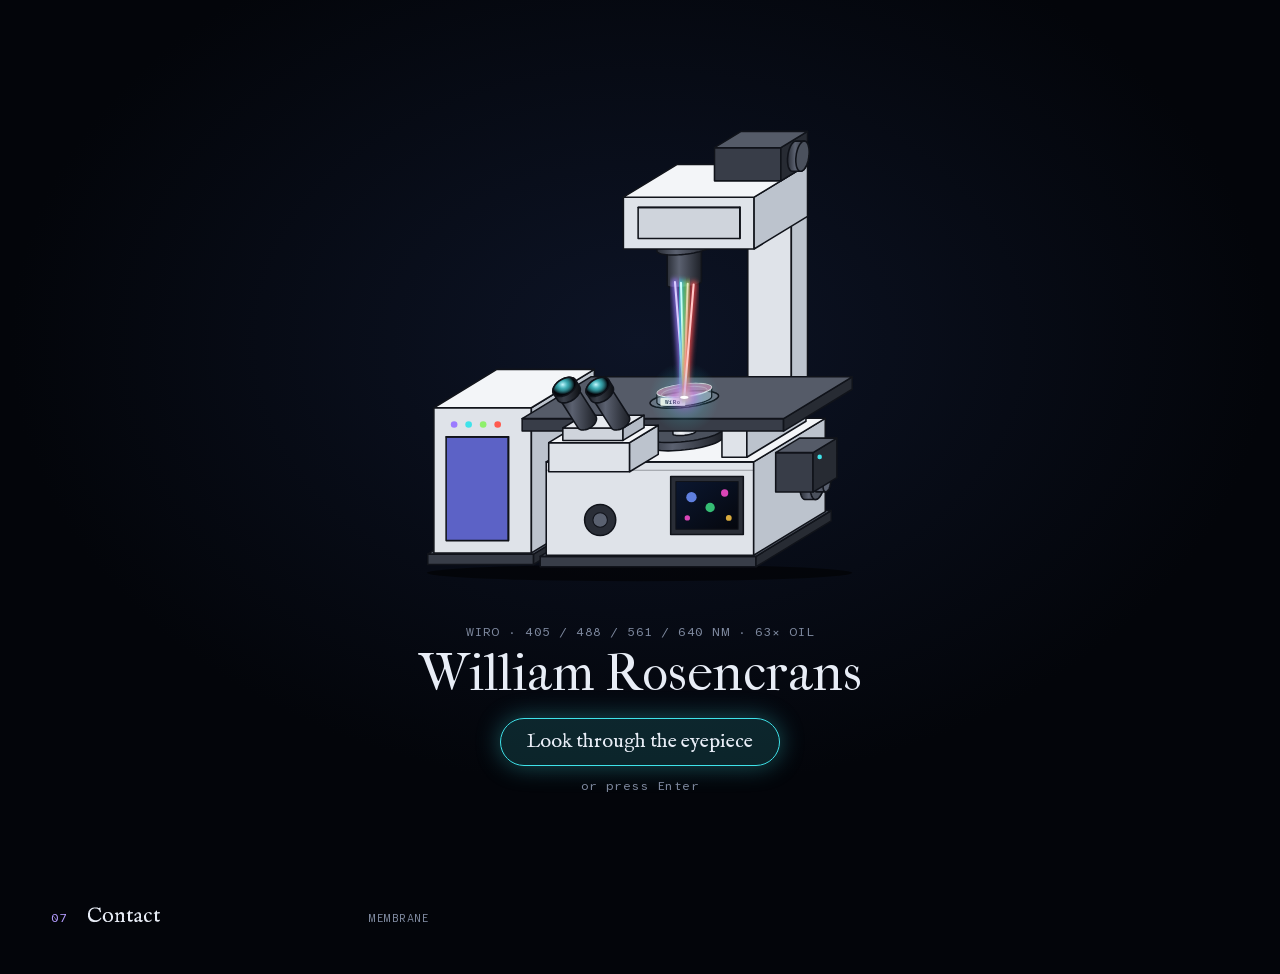
==== commit 608b4e49: "Update home page intro Co-Authored-By: Claude Opus 5.5 <noreply@anthropic.com>" ====
--- a/index.html
+++ b/index.html
@@ -156,7 +156,7 @@
       <h1>William <br>Rosencrans</h1>
       <p class="role">Postdoctoral Fellow, NINDS · NIH<br>
         <span>PhD, Biochemistry &amp; Molecular Biophysics, Caltech</span></p>
-      <p class="lede">I study how cells clean house, from damaged mitochondria to immune alarms that need switching off, and how to rewire that machinery with small molecules to treat neurodegenerative disease.</p>
+      <p class="lede">I’m a scientist broadly interested in how cells take out the trash, from clearing damaged mitochondria to switching off immune alarms, and in how we can rewire that machinery with small molecules to treat the most intractable diseases of our time.</p>
       <div class="specimen-card" aria-live="polite">
         <div class="sc-head mono"><span class="sc-dot"></span><span id="sc-name">Field of view</span></div>
         <p id="sc-fn">Every organelle in this cell is a page. Hover to identify one; click to zoom in.</p>
